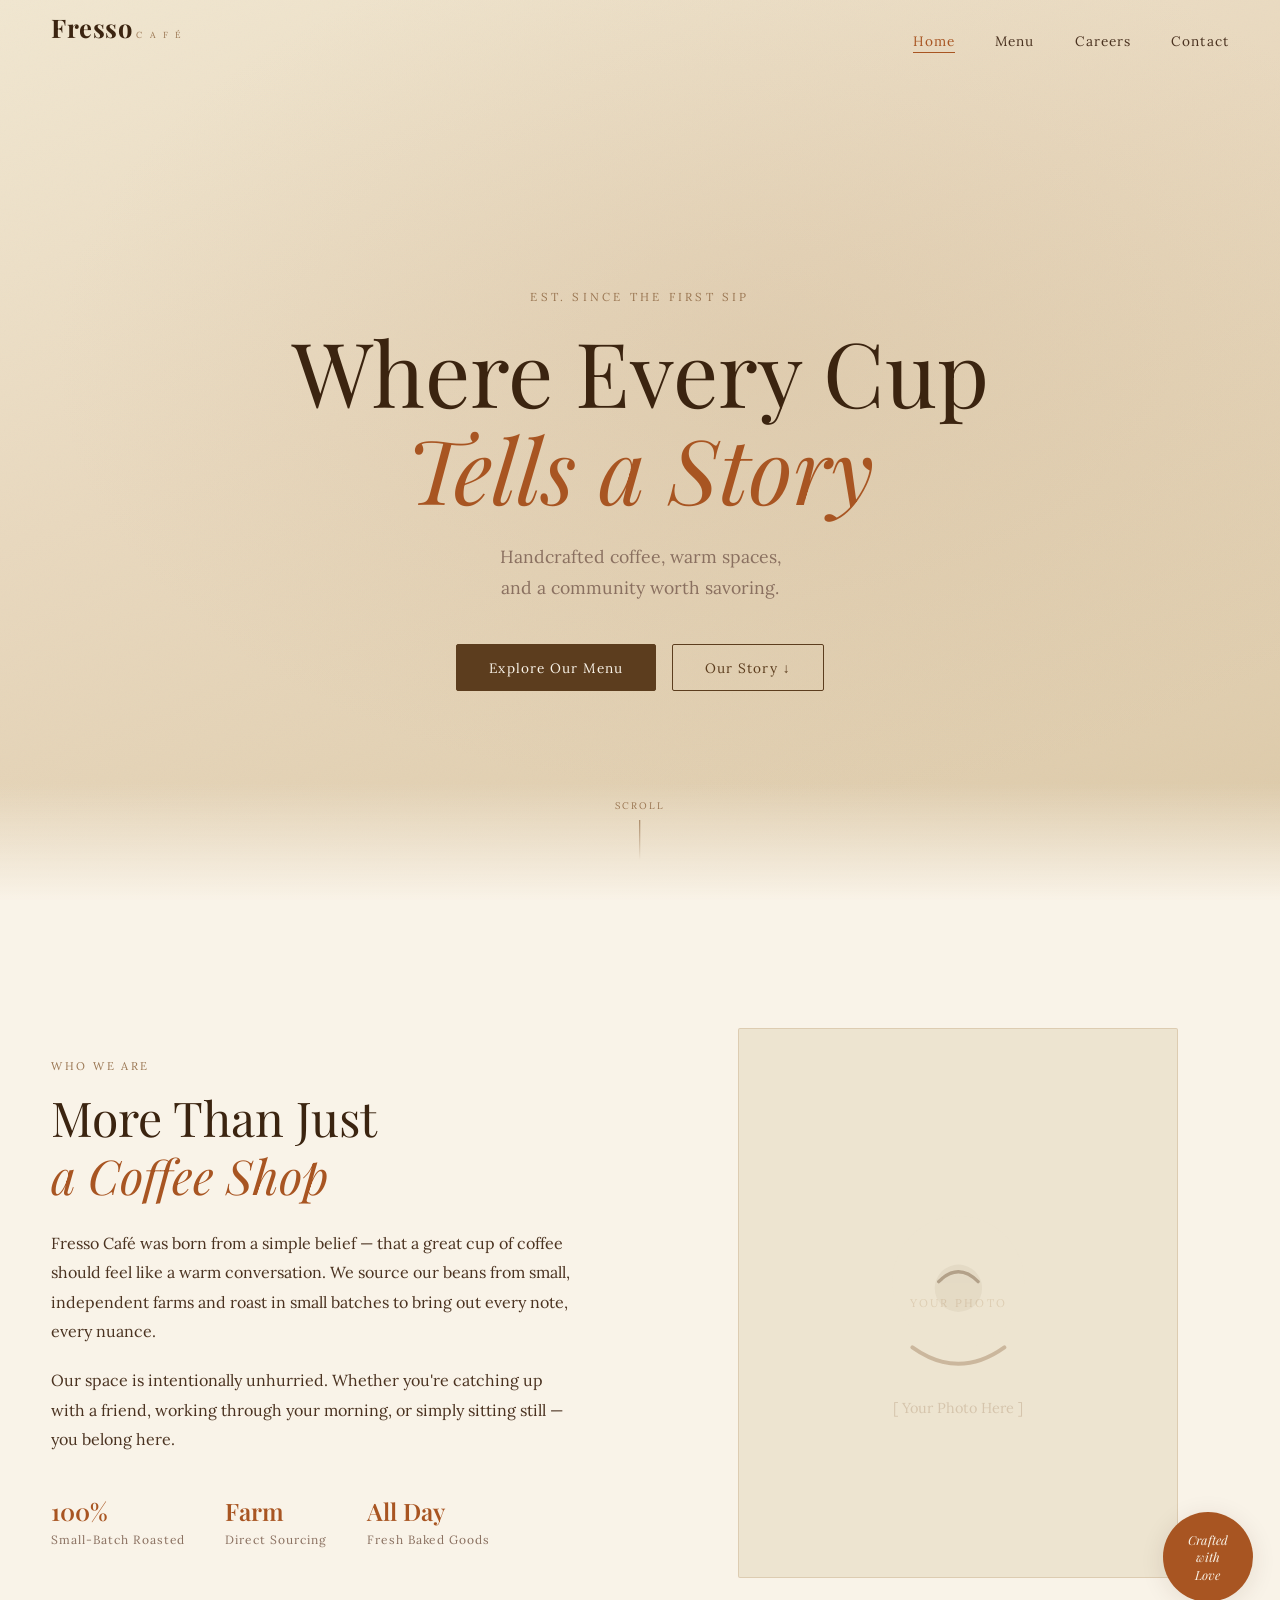
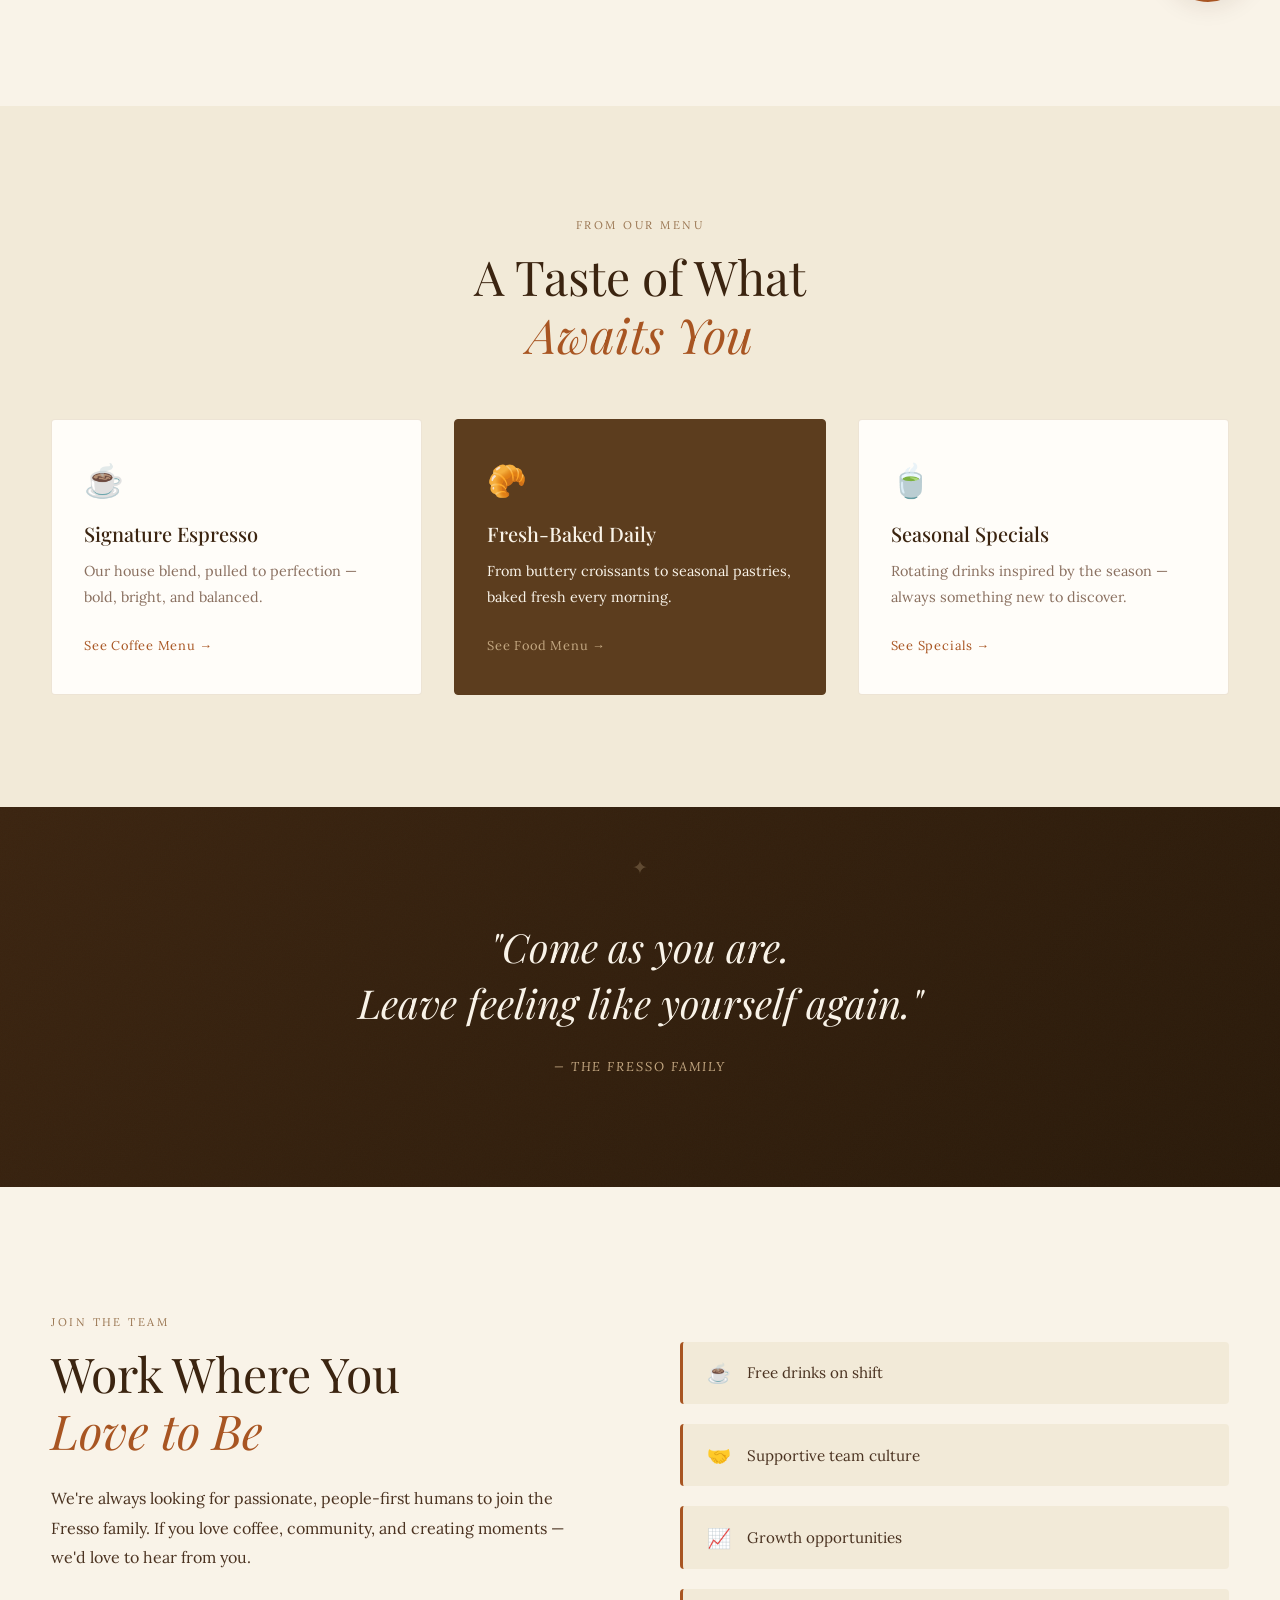
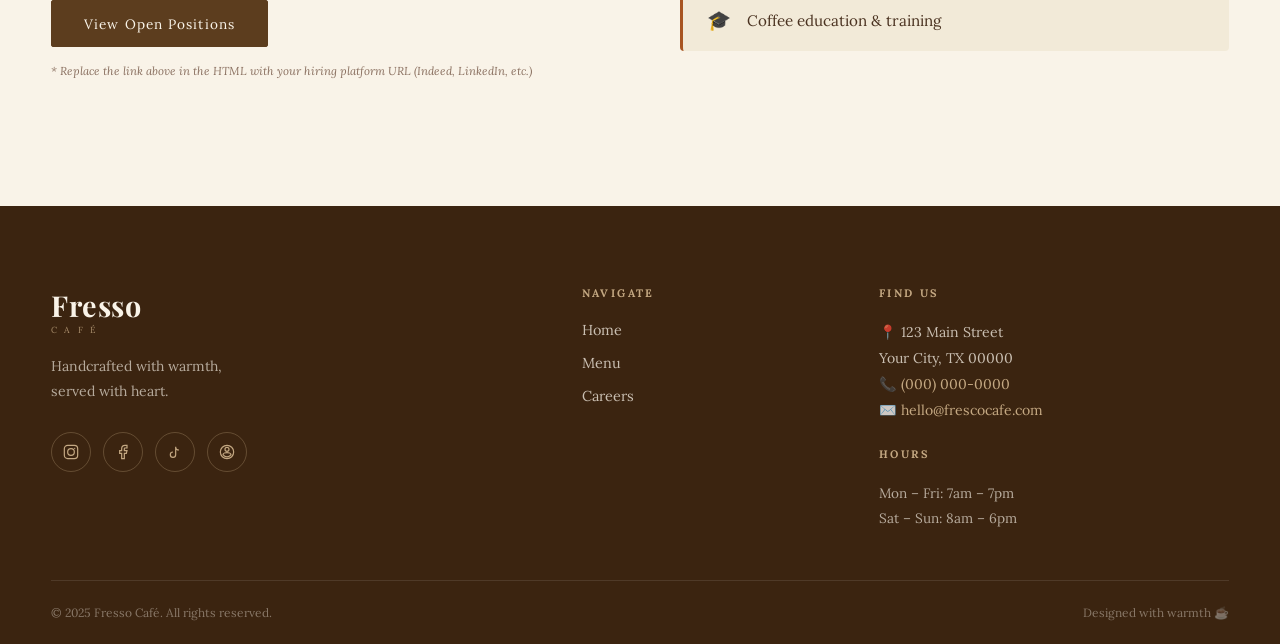
==== index.html @ 13a13331 "fressologo2" ====
<!DOCTYPE html>
<html lang="en">
<head>
  <meta charset="UTF-8" />
  <meta name="viewport" content="width=device-width, initial-scale=1.0" />
  <title>Fresso Café</title>
  <link rel="stylesheet" href="style.css" />
  <link href="https://fonts.googleapis.com/css2?family=Playfair+Display:ital,wght@0,400;0,600;0,700;1,400;1,600&family=Lora:ital,wght@0,400;0,500;1,400&family=Cormorant+Garamond:ital,wght@0,300;0,400;0,500;1,300;1,400&display=swap" rel="stylesheet" />
</head>
<body>

  <!-- NAV -->
  <header class="site-header" id="site-header">
    <nav class="navbar">
      <a href="index.html" class="logo-wrap">
        <div class=<img src="fresso_logo.png" alt="Fresso Café" style="height: 60px; width: auto;" />
          <span class="logo-text">Fresso</span>
          <span class="logo-sub">C A F É</span>
        </div>
      </a>
      <ul class="nav-links">
        <li><a href="index.html" class="nav-link active">Home</a></li>
        <li><a href="menu.html" class="nav-link">Menu</a></li>
        <li><a href="#careers" class="nav-link" id="careers-nav-link">Careers</a></li>
        <li><a href="#footer" class="nav-link">Contact</a></li>
      </ul>
      <button class="hamburger" id="hamburger" aria-label="Toggle menu">
        <span></span><span></span><span></span>
      </button>
    </nav>
    <div class="mobile-menu" id="mobile-menu">
      <ul>
        <li><a href="index.html">Home</a></li>
        <li><a href="menu.html">Menu</a></li>
        <li><a href="#careers">Careers</a></li>
        <li><a href="#footer">Contact</a></li>
      </ul>
    </div>
  </header>

  <!-- HERO -->
  <section class="hero">
    <div class="hero-grain"></div>
    <div class="hero-content">
      <p class="hero-eyebrow">Est. Since the First Sip</p>
      <h1 class="hero-title">Where Every Cup<br/><em>Tells a Story</em></h1>
      <p class="hero-subtitle">Handcrafted coffee, warm spaces,<br/>and a community worth savoring.</p>
      <div class="hero-cta-group">
        <a href="menu.html" class="btn btn-primary">Explore Our Menu</a>
        <a href="#about" class="btn btn-ghost">Our Story ↓</a>
      </div>
    </div>
    <div class="hero-scroll-hint">
      <span>Scroll</span>
      <div class="scroll-line"></div>
    </div>
  </section>

  <!-- ABOUT / WHO WE ARE -->
  <section class="about" id="about">
    <div class="about-inner">
      <div class="about-text">
        <span class="section-label">Who We Are</span>
        <h2 class="section-title">More Than Just<br/><em>a Coffee Shop</em></h2>
        <p class="body-text">Fresso Café was born from a simple belief — that a great cup of coffee should feel like a warm conversation. We source our beans from small, independent farms and roast in small batches to bring out every note, every nuance.</p>
        <p class="body-text">Our space is intentionally unhurried. Whether you're catching up with a friend, working through your morning, or simply sitting still — you belong here.</p>
        <div class="about-stats">
          <div class="stat">
            <span class="stat-num">100%</span>
            <span class="stat-label">Small-Batch Roasted</span>
          </div>
          <div class="stat">
            <span class="stat-num">Farm</span>
            <span class="stat-label">Direct Sourcing</span>
          </div>
          <div class="stat">
            <span class="stat-num">All Day</span>
            <span class="stat-label">Fresh Baked Goods</span>
          </div>
        </div>
      </div>
      <div class="about-visual">
        <div class="about-img-placeholder">
          <div class="about-img-inner">
            <svg viewBox="0 0 200 200" fill="none" xmlns="http://www.w3.org/2000/svg">
              <circle cx="100" cy="85" r="50" fill="var(--cream-dark)" opacity="0.6"/>
              <path d="M65 135 Q100 160 135 135" stroke="var(--brown-mid)" stroke-width="3" fill="none" stroke-linecap="round"/>
              <path d="M85 85 Q100 70 115 85" stroke="var(--brown-dark)" stroke-width="2.5" fill="none" stroke-linecap="round"/>
              <circle cx="100" cy="90" r="18" fill="var(--brown-dark)" opacity="0.15"/>
              <text x="100" y="185" text-anchor="middle" font-family="Lora" font-size="11" fill="var(--brown-mid)" opacity="0.7">[ Your Photo Here ]</text>
            </svg>
          </div>
        </div>
        <div class="about-badge">
          <span>Crafted</span>
          <span>with</span>
          <span>Love</span>
        </div>
      </div>
    </div>
  </section>

  <!-- FEATURED SECTION -->
  <section class="featured">
    <div class="featured-inner">
      <span class="section-label centered">From Our Menu</span>
      <h2 class="section-title centered">A Taste of What<br/><em>Awaits You</em></h2>
      <div class="featured-grid">
        <div class="featured-card">
          <div class="card-icon">☕</div>
          <h3>Signature Espresso</h3>
          <p>Our house blend, pulled to perfection — bold, bright, and balanced.</p>
          <a href="menu.html" class="card-link">See Coffee Menu →</a>
        </div>
        <div class="featured-card highlight">
          <div class="card-icon">🥐</div>
          <h3>Fresh-Baked Daily</h3>
          <p>From buttery croissants to seasonal pastries, baked fresh every morning.</p>
          <a href="menu.html" class="card-link">See Food Menu →</a>
        </div>
        <div class="featured-card">
          <div class="card-icon">🍵</div>
          <h3>Seasonal Specials</h3>
          <p>Rotating drinks inspired by the season — always something new to discover.</p>
          <a href="menu.html" class="card-link">See Specials →</a>
        </div>
      </div>
    </div>
  </section>

  <!-- ATMOSPHERE STRIP -->
  <section class="atmosphere">
    <div class="atm-grain"></div>
    <div class="atm-content">
      <blockquote>
        <p>"Come as you are.<br/>Leave feeling like yourself again."</p>
        <cite>— The Fresso Family</cite>
      </blockquote>
    </div>
  </section>

  <!-- CAREERS -->
  <section class="careers" id="careers">
    <div class="careers-inner">
      <div class="careers-text">
        <span class="section-label">Join the Team</span>
        <h2 class="section-title">Work Where You<br/><em>Love to Be</em></h2>
        <p class="body-text">We're always looking for passionate, people-first humans to join the Fresso family. If you love coffee, community, and creating moments — we'd love to hear from you.</p>
        <a href="YOUR_HIRING_LINK_HERE" target="_blank" class="btn btn-primary" id="hiring-btn">View Open Positions</a>
        <p class="careers-note">* Replace the link above in the HTML with your hiring platform URL (Indeed, LinkedIn, etc.)</p>
      </div>
      <div class="careers-visual">
        <div class="careers-perks">
          <div class="perk"><span class="perk-icon">☕</span><span>Free drinks on shift</span></div>
          <div class="perk"><span class="perk-icon">🤝</span><span>Supportive team culture</span></div>
          <div class="perk"><span class="perk-icon">📈</span><span>Growth opportunities</span></div>
          <div class="perk"><span class="perk-icon">🎓</span><span>Coffee education & training</span></div>
        </div>
      </div>
    </div>
  </section>

  <!-- FOOTER -->
  <footer class="site-footer" id="footer">
    <div class="footer-inner">
      <div class="footer-brand">
        <div class="footer-logo">
          <span class="logo-text">Fresso</span>
          <span class="logo-sub">C A F É</span>
        </div>
        <p class="footer-tagline">Handcrafted with warmth,<br/>served with heart.</p>
        <div class="socials">
          <a href="YOUR_INSTAGRAM_LINK" target="_blank" class="social-btn" aria-label="Instagram">
            <svg viewBox="0 0 24 24" fill="none" stroke="currentColor" stroke-width="1.8"><rect x="2" y="2" width="20" height="20" rx="5"/><circle cx="12" cy="12" r="5"/><circle cx="17.5" cy="6.5" r="1" fill="currentColor" stroke="none"/></svg>
          </a>
          <a href="YOUR_FACEBOOK_LINK" target="_blank" class="social-btn" aria-label="Facebook">
            <svg viewBox="0 0 24 24" fill="none" stroke="currentColor" stroke-width="1.8"><path d="M18 2h-3a5 5 0 00-5 5v3H7v4h3v8h4v-8h3l1-4h-4V7a1 1 0 011-1h3z"/></svg>
          </a>
          <a href="YOUR_TIKTOK_LINK" target="_blank" class="social-btn" aria-label="TikTok">
            <svg viewBox="0 0 24 24" fill="none" stroke="currentColor" stroke-width="1.8"><path d="M9 12a4 4 0 104 4V4a5 5 0 005 5"/></svg>
          </a>
          <a href="YOUR_YELP_LINK" target="_blank" class="social-btn" aria-label="Yelp">
            <svg viewBox="0 0 24 24" fill="none" stroke="currentColor" stroke-width="1.8"><path d="M12 2C6.48 2 2 6.48 2 12s4.48 10 10 10 10-4.48 10-10S17.52 2 12 2zm0 3c1.66 0 3 1.34 3 3s-1.34 3-3 3-3-1.34-3-3 1.34-3 3-3zm0 14.2c-2.5 0-4.71-1.28-6-3.22.03-1.99 4-3.08 6-3.08 1.99 0 5.97 1.09 6 3.08-1.29 1.94-3.5 3.22-6 3.22z"/></svg>
          </a>
        </div>
      </div>
      <div class="footer-nav">
        <h4>Navigate</h4>
        <ul>
          <li><a href="index.html">Home</a></li>
          <li><a href="menu.html">Menu</a></li>
          <li><a href="#careers">Careers</a></li>
        </ul>
      </div>
      <div class="footer-contact">
        <h4>Find Us</h4>
        <address>
          <p>📍 123 Main Street<br/>Your City, TX 00000</p>
          <p>📞 <a href="tel:+10000000000">(000) 000-0000</a></p>
          <p>✉️ <a href="mailto:hello@frescocafe.com">hello@frescocafe.com</a></p>
        </address>
        <div class="hours">
          <h4>Hours</h4>
          <p>Mon – Fri: 7am – 7pm</p>
          <p>Sat – Sun: 8am – 6pm</p>
        </div>
      </div>
    </div>
    <div class="footer-bottom">
      <p>© 2025 Fresso Café. All rights reserved.</p>
      <p class="footer-credit">Designed with warmth ☕</p>
    </div>
  </footer>

  <script src="script.js"></script>
</body>
</html>
---- style.css ----
/* ===========================
   FRESSO CAFÉ — STYLESHEET
   Warm · Rustic · Refined
=========================== */

/* --- RESET & VARIABLES --- */
*, *::before, *::after { box-sizing: border-box; margin: 0; padding: 0; }

:root {
  --cream:        #F9F3E8;
  --cream-dark:   #EDE4D0;
  --cream-mid:    #F2EAD8;
  --brown-light:  #C4A882;
  --brown-mid:    #9A7652;
  --brown-dark:   #5C3D1E;
  --brown-deep:   #3B2410;
  --warm-black:   #1E140A;
  --rust:         #A85522;
  --sage:         #7A8C6E;
  --text-body:    #4A3220;
  --text-muted:   #8A7060;
  --white:        #FFFDF9;

  --font-display: 'Playfair Display', Georgia, serif;
  --font-body:    'Lora', Georgia, serif;
  --font-accent:  'Cormorant Garamond', Georgia, serif;

  --nav-h: 80px;
  --radius: 4px;
  --shadow: 0 4px 24px rgba(60,30,10,0.10);
  --shadow-lg: 0 12px 48px rgba(60,30,10,0.15);
}

html { scroll-behavior: smooth; }

body {
  font-family: var(--font-body);
  background: var(--cream);
  color: var(--text-body);
  overflow-x: hidden;
  -webkit-font-smoothing: antialiased;
}

img { max-width: 100%; display: block; }
a { text-decoration: none; color: inherit; }
ul { list-style: none; }
address { font-style: normal; }

/* --- TYPOGRAPHY --- */
.section-label {
  display: block;
  font-family: var(--font-body);
  font-size: 0.7rem;
  letter-spacing: 0.22em;
  text-transform: uppercase;
  color: var(--brown-mid);
  margin-bottom: 1rem;
}
.section-label.centered { text-align: center; }

.section-title {
  font-family: var(--font-display);
  font-size: clamp(2rem, 4vw, 3rem);
  font-weight: 400;
  line-height: 1.2;
  color: var(--brown-deep);
  margin-bottom: 1.5rem;
}
.section-title em { font-style: italic; color: var(--rust); }
.section-title.centered { text-align: center; }

.body-text {
  font-family: var(--font-body);
  font-size: 1rem;
  line-height: 1.85;
  color: var(--text-body);
  max-width: 520px;
  margin-bottom: 1.2rem;
}

/* --- BUTTONS --- */
.btn {
  display: inline-block;
  padding: 0.85rem 2rem;
  border-radius: 2px;
  font-family: var(--font-body);
  font-size: 0.85rem;
  letter-spacing: 0.08em;
  cursor: pointer;
  transition: all 0.28s ease;
}
.btn-primary {
  background: var(--brown-dark);
  color: var(--cream);
  border: 1.5px solid var(--brown-dark);
}
.btn-primary:hover {
  background: var(--brown-deep);
  border-color: var(--brown-deep);
  transform: translateY(-2px);
  box-shadow: 0 6px 20px rgba(60,30,10,0.2);
}
.btn-ghost {
  background: transparent;
  color: var(--brown-dark);
  border: 1.5px solid var(--brown-dark);
}
.btn-ghost:hover {
  background: var(--brown-dark);
  color: var(--cream);
  transform: translateY(-2px);
}

/* ================================
   HEADER / NAV
================================ */
.site-header {
  position: fixed;
  top: 0; left: 0; right: 0;
  z-index: 100;
  transition: background 0.3s, box-shadow 0.3s;
}
.site-header.scrolled {
  background: rgba(249, 243, 232, 0.96);
  backdrop-filter: blur(8px);
  box-shadow: 0 2px 16px rgba(60,30,10,0.10);
}
.navbar {
  display: flex;
  align-items: center;
  justify-content: space-between;
  height: var(--nav-h);
  padding: 0 4vw;
  max-width: 1300px;
  margin: 0 auto;
}
.logo-wrap { display: flex; align-items: center; }
.logo-placeholder {
  display: flex;
  flex-direction: column;
  align-items: flex-start;
  line-height: 1;
  gap: 2px;
}
.logo-text {
  font-family: var(--font-display);
  font-size: 1.6rem;
  font-weight: 700;
  color: var(--brown-deep);
  letter-spacing: 0.02em;
}
.logo-sub {
  font-family: var(--font-body);
  font-size: 0.55rem;
  letter-spacing: 0.3em;
  color: var(--brown-mid);
  margin-top: -2px;
}
.nav-links {
  display: flex;
  gap: 2.5rem;
  align-items: center;
}
.nav-link {
  font-family: var(--font-body);
  font-size: 0.85rem;
  letter-spacing: 0.08em;
  color: var(--text-body);
  position: relative;
  padding-bottom: 3px;
  transition: color 0.2s;
}
.nav-link::after {
  content: '';
  position: absolute;
  bottom: 0; left: 0;
  width: 0; height: 1px;
  background: var(--rust);
  transition: width 0.28s ease;
}
.nav-link:hover, .nav-link.active { color: var(--rust); }
.nav-link:hover::after, .nav-link.active::after { width: 100%; }

/* Hamburger */
.hamburger {
  display: none;
  flex-direction: column;
  gap: 5px;
  background: none;
  border: none;
  cursor: pointer;
  padding: 4px;
}
.hamburger span {
  display: block;
  width: 24px; height: 1.5px;
  background: var(--brown-deep);
  transition: all 0.3s;
}
.hamburger.open span:nth-child(1) { transform: translateY(6.5px) rotate(45deg); }
.hamburger.open span:nth-child(2) { opacity: 0; }
.hamburger.open span:nth-child(3) { transform: translateY(-6.5px) rotate(-45deg); }

.mobile-menu {
  display: none;
  background: var(--cream);
  border-top: 1px solid var(--cream-dark);
  padding: 1.5rem 4vw;
}
.mobile-menu.open { display: block; }
.mobile-menu ul { display: flex; flex-direction: column; gap: 1.2rem; }
.mobile-menu a {
  font-family: var(--font-body);
  font-size: 1.05rem;
  color: var(--text-body);
  letter-spacing: 0.05em;
}

/* ================================
   HERO
================================ */
.hero {
  position: relative;
  min-height: 100vh;
  display: flex;
  align-items: center;
  justify-content: center;
  background:
    radial-gradient(ellipse 80% 70% at 60% 40%, rgba(196,168,130,0.22) 0%, transparent 70%),
    linear-gradient(160deg, #F0E6D0 0%, #E8D8BE 40%, #DCC9A8 100%);
  overflow: hidden;
  padding-top: var(--nav-h);
}
.hero-grain {
  position: absolute; inset: 0;
  background-image: url("data:image/svg+xml,%3Csvg xmlns='http://www.w3.org/2000/svg' width='200' height='200'%3E%3Cfilter id='n'%3E%3CfeTurbulence type='fractalNoise' baseFrequency='0.75' numOctaves='4' stitchTiles='stitch'/%3E%3C/filter%3E%3Crect width='100%25' height='100%25' filter='url(%23n)' opacity='0.035'/%3E%3C/svg%3E");
  opacity: 0.6;
  pointer-events: none;
}
.hero::before {
  content: '';
  position: absolute;
  bottom: -2px; left: 0; right: 0;
  height: 120px;
  background: linear-gradient(to bottom, transparent, var(--cream));
  z-index: 1;
}

.hero-content {
  position: relative;
  z-index: 2;
  text-align: center;
  padding: 0 4vw;
  animation: fadeUp 1s ease both;
}
.hero-eyebrow {
  font-family: var(--font-body);
  font-size: 0.72rem;
  letter-spacing: 0.28em;
  text-transform: uppercase;
  color: var(--brown-mid);
  margin-bottom: 1.2rem;
}
.hero-title {
  font-family: var(--font-display);
  font-size: clamp(3rem, 7vw, 6rem);
  font-weight: 400;
  line-height: 1.08;
  color: var(--brown-deep);
  margin-bottom: 1.5rem;
}
.hero-title em {
  font-style: italic;
  color: var(--rust);
  display: block;
}
.hero-subtitle {
  font-family: var(--font-body);
  font-size: clamp(0.95rem, 1.5vw, 1.1rem);
  color: var(--text-muted);
  line-height: 1.8;
  margin-bottom: 2.5rem;
}
.hero-cta-group {
  display: flex;
  gap: 1rem;
  justify-content: center;
  flex-wrap: wrap;
}

.hero-scroll-hint {
  position: absolute;
  bottom: 2.5rem;
  left: 50%;
  transform: translateX(-50%);
  z-index: 2;
  display: flex;
  flex-direction: column;
  align-items: center;
  gap: 0.5rem;
}
.hero-scroll-hint span {
  font-size: 0.6rem;
  letter-spacing: 0.2em;
  text-transform: uppercase;
  color: var(--brown-mid);
}
.scroll-line {
  width: 1px;
  height: 40px;
  background: linear-gradient(to bottom, var(--brown-mid), transparent);
  animation: scrollPulse 2s ease-in-out infinite;
}

/* ================================
   ABOUT
================================ */
.about {
  padding: 8rem 4vw;
  background: var(--cream);
}
.about-inner {
  max-width: 1200px;
  margin: 0 auto;
  display: grid;
  grid-template-columns: 1fr 1fr;
  gap: 6rem;
  align-items: center;
}
.about-text { animation: fadeUp 0.8s ease both; }
.about-stats {
  display: flex;
  gap: 2.5rem;
  margin-top: 2.5rem;
  flex-wrap: wrap;
}
.stat { display: flex; flex-direction: column; gap: 0.3rem; }
.stat-num {
  font-family: var(--font-display);
  font-size: 1.5rem;
  font-weight: 600;
  color: var(--rust);
}
.stat-label {
  font-family: var(--font-body);
  font-size: 0.75rem;
  letter-spacing: 0.08em;
  color: var(--text-muted);
}
.about-visual {
  position: relative;
  display: flex;
  justify-content: center;
}
.about-img-placeholder {
  width: 100%;
  max-width: 440px;
  aspect-ratio: 4/5;
  background: var(--cream-dark);
  border-radius: 2px;
  overflow: hidden;
  display: flex;
  align-items: center;
  justify-content: center;
  border: 1px solid rgba(196,168,130,0.4);
  position: relative;
}
.about-img-placeholder::before {
  content: 'YOUR PHOTO';
  position: absolute;
  top: 50%; left: 50%;
  transform: translate(-50%, -50%);
  font-family: var(--font-body);
  font-size: 0.7rem;
  letter-spacing: 0.2em;
  color: var(--brown-light);
  opacity: 0.5;
}
.about-img-inner { width: 60%; opacity: 0.4; }
.about-badge {
  position: absolute;
  bottom: -1.5rem;
  right: -1.5rem;
  width: 90px; height: 90px;
  background: var(--rust);
  border-radius: 50%;
  display: flex;
  flex-direction: column;
  align-items: center;
  justify-content: center;
  color: var(--cream);
  font-family: var(--font-display);
  font-style: italic;
  font-size: 0.78rem;
  line-height: 1.4;
  text-align: center;
  box-shadow: var(--shadow);
}

/* ================================
   FEATURED
================================ */
.featured {
  padding: 7rem 4vw;
  background: var(--cream-mid);
}
.featured-inner { max-width: 1200px; margin: 0 auto; }
.featured-grid {
  display: grid;
  grid-template-columns: repeat(3, 1fr);
  gap: 2rem;
  margin-top: 3.5rem;
}
.featured-card {
  background: var(--white);
  padding: 2.5rem 2rem;
  border-radius: var(--radius);
  border: 1px solid rgba(196,168,130,0.3);
  transition: transform 0.3s ease, box-shadow 0.3s ease;
}
.featured-card:hover {
  transform: translateY(-6px);
  box-shadow: var(--shadow-lg);
}
.featured-card.highlight {
  background: var(--brown-dark);
  color: var(--cream);
  border-color: var(--brown-dark);
}
.featured-card.highlight h3, .featured-card.highlight p { color: var(--cream); }
.featured-card.highlight .card-link { color: var(--brown-light); }
.card-icon { font-size: 2rem; margin-bottom: 1.2rem; }
.featured-card h3 {
  font-family: var(--font-display);
  font-size: 1.25rem;
  font-weight: 500;
  color: var(--brown-deep);
  margin-bottom: 0.75rem;
}
.featured-card p {
  font-size: 0.9rem;
  line-height: 1.75;
  color: var(--text-muted);
  margin-bottom: 1.5rem;
}
.card-link {
  font-size: 0.8rem;
  letter-spacing: 0.06em;
  color: var(--rust);
  transition: letter-spacing 0.2s;
}
.card-link:hover { letter-spacing: 0.12em; }

/* ================================
   ATMOSPHERE
================================ */
.atmosphere {
  position: relative;
  padding: 7rem 4vw;
  background: linear-gradient(135deg, var(--brown-deep) 0%, #2A1A0A 100%);
  overflow: hidden;
}
.atm-grain {
  position: absolute; inset: 0;
  background-image: url("data:image/svg+xml,%3Csvg xmlns='http://www.w3.org/2000/svg' width='200' height='200'%3E%3Cfilter id='n'%3E%3CfeTurbulence type='fractalNoise' baseFrequency='0.75' numOctaves='4' stitchTiles='stitch'/%3E%3C/filter%3E%3Crect width='100%25' height='100%25' filter='url(%23n)' opacity='0.04'/%3E%3C/svg%3E");
  opacity: 0.5;
  pointer-events: none;
}
.atmosphere::before {
  content: '✦';
  position: absolute;
  top: 3rem; left: 50%;
  transform: translateX(-50%);
  font-size: 1.2rem;
  color: rgba(196,168,130,0.3);
}
.atm-content {
  position: relative;
  z-index: 1;
  text-align: center;
  max-width: 700px;
  margin: 0 auto;
}
.atm-content blockquote p {
  font-family: var(--font-display);
  font-size: clamp(1.6rem, 3.5vw, 2.5rem);
  font-style: italic;
  font-weight: 400;
  color: var(--cream);
  line-height: 1.4;
  margin-bottom: 1.5rem;
}
.atm-content cite {
  font-family: var(--font-body);
  font-size: 0.8rem;
  letter-spacing: 0.15em;
  color: var(--brown-light);
  text-transform: uppercase;
}

/* ================================
   CAREERS
================================ */
.careers {
  padding: 8rem 4vw;
  background: var(--cream);
}
.careers-inner {
  max-width: 1200px;
  margin: 0 auto;
  display: grid;
  grid-template-columns: 1fr 1fr;
  gap: 5rem;
  align-items: center;
}
.careers-text .btn { margin-top: 0.5rem; }
.careers-note {
  font-size: 0.72rem;
  color: var(--text-muted);
  margin-top: 1rem;
  font-style: italic;
}
.careers-perks {
  display: flex;
  flex-direction: column;
  gap: 1.25rem;
}
.perk {
  display: flex;
  align-items: center;
  gap: 1rem;
  padding: 1.2rem 1.5rem;
  background: var(--cream-mid);
  border-radius: var(--radius);
  border-left: 3px solid var(--rust);
  font-size: 0.95rem;
  color: var(--text-body);
  transition: transform 0.2s ease;
}
.perk:hover { transform: translateX(4px); }
.perk-icon { font-size: 1.2rem; }

/* ================================
   PAGE HERO (Menu page)
================================ */
.page-hero {
  position: relative;
  padding: calc(var(--nav-h) + 4rem) 4vw 4rem;
  background: linear-gradient(160deg, #F0E3C8 0%, #E6D4B4 100%);
  text-align: center;
  overflow: hidden;
}
.page-hero-grain {
  position: absolute; inset: 0;
  background-image: url("data:image/svg+xml,%3Csvg xmlns='http://www.w3.org/2000/svg' width='200' height='200'%3E%3Cfilter id='n'%3E%3CfeTurbulence type='fractalNoise' baseFrequency='0.75' numOctaves='4' stitchTiles='stitch'/%3E%3C/filter%3E%3Crect width='100%25' height='100%25' filter='url(%23n)' opacity='0.04'/%3E%3C/svg%3E");
  pointer-events: none;
}
.page-hero::after {
  content: '';
  position: absolute;
  bottom: 0; left: 0; right: 0;
  height: 60px;
  background: linear-gradient(to bottom, transparent, var(--cream));
}
.page-hero-content { position: relative; z-index: 1; }
.page-hero-title {
  font-family: var(--font-display);
  font-size: clamp(3rem, 6vw, 5rem);
  font-weight: 400;
  color: var(--brown-deep);
  margin: 0.5rem 0 1rem;
}
.page-hero-sub {
  font-size: 1rem;
  color: var(--text-muted);
  font-style: italic;
}

/* ================================
   MENU
================================ */
.menu-section {
  padding: 4rem 4vw 7rem;
  background: var(--cream);
}
.menu-inner { max-width: 1100px; margin: 0 auto; }

.menu-tabs {
  display: flex;
  gap: 0;
  margin-bottom: 3.5rem;
  border-bottom: 1.5px solid var(--cream-dark);
  overflow-x: auto;
}
.tab-btn {
  padding: 0.9rem 1.8rem;
  background: none;
  border: none;
  border-bottom: 2px solid transparent;
  margin-bottom: -1.5px;
  font-family: var(--font-body);
  font-size: 0.88rem;
  letter-spacing: 0.08em;
  color: var(--text-muted);
  cursor: pointer;
  transition: all 0.2s;
  white-space: nowrap;
}
.tab-btn:hover { color: var(--brown-dark); }
.tab-btn.active {
  color: var(--rust);
  border-bottom-color: var(--rust);
  font-weight: 500;
}
.tab-content { display: none; animation: fadeUp 0.4s ease both; }
.tab-content.active { display: block; }

.menu-category { margin-bottom: 3.5rem; }
.menu-cat-title {
  font-family: var(--font-display);
  font-size: 1.4rem;
  font-weight: 400;
  color: var(--brown-deep);
  margin-bottom: 1.8rem;
  padding-bottom: 0.6rem;
  border-bottom: 1px solid var(--cream-dark);
  font-style: italic;
}
.menu-grid {
  display: grid;
  grid-template-columns: repeat(auto-fill, minmax(280px, 1fr));
  gap: 1.25rem;
}
.menu-item {
  padding: 1.4rem 1.5rem;
  background: var(--white);
  border-radius: var(--radius);
  border: 1px solid rgba(196,168,130,0.25);
  position: relative;
  transition: box-shadow 0.25s, transform 0.25s;
}
.menu-item:hover {
  box-shadow: var(--shadow);
  transform: translateY(-2px);
}
.item-name {
  display: block;
  font-family: var(--font-display);
  font-size: 1rem;
  font-weight: 500;
  color: var(--brown-deep);
  margin-bottom: 0.2rem;
}
.item-price {
  display: block;
  font-family: var(--font-body);
  font-size: 0.85rem;
  color: var(--rust);
  font-weight: 500;
  margin-bottom: 0.5rem;
}
.item-desc {
  font-size: 0.82rem;
  line-height: 1.65;
  color: var(--text-muted);
}
.menu-note {
  font-size: 0.8rem;
  font-style: italic;
  color: var(--text-muted);
  margin-top: 0.5rem;
  padding: 0.75rem 1rem;
  background: var(--cream-mid);
  border-radius: var(--radius);
  border-left: 2px solid var(--brown-light);
}

/* Specials */
.specials-category { text-align: left; }
.specials-intro {
  font-size: 0.95rem;
  color: var(--text-muted);
  margin-bottom: 2rem;
  max-width: 580px;
  line-height: 1.8;
}
.special-item { padding-top: 1.8rem; }
.special-tag {
  position: absolute;
  top: 0.8rem; right: 0.8rem;
  font-size: 0.6rem;
  letter-spacing: 0.15em;
  text-transform: uppercase;
  background: var(--rust);
  color: var(--cream);
  padding: 0.2em 0.6em;
  border-radius: 2px;
}
.specials-note {
  font-size: 0.82rem;
  font-style: italic;
  color: var(--text-muted);
  margin-top: 2rem;
  text-align: center;
}

/* ================================
   FOOTER
================================ */
.site-footer {
  background: var(--brown-deep);
  color: var(--cream);
  padding: 5rem 4vw 0;
}
.footer-inner {
  max-width: 1200px;
  margin: 0 auto;
  display: grid;
  grid-template-columns: 2fr 1fr 1.5fr;
  gap: 4rem;
  padding-bottom: 3rem;
  border-bottom: 1px solid rgba(255,255,255,0.1);
}
.footer-logo {
  display: flex;
  flex-direction: column;
  align-items: flex-start;
  margin-bottom: 1.2rem;
  gap: 2px;
}
.footer-logo .logo-text { color: var(--cream); font-size: 1.8rem; }
.footer-logo .logo-sub { color: var(--brown-light); opacity: 0.8; }
.footer-tagline {
  font-size: 0.88rem;
  line-height: 1.75;
  color: rgba(249,243,232,0.65);
  margin-bottom: 1.8rem;
}
.socials {
  display: flex;
  gap: 0.75rem;
}
.social-btn {
  width: 40px; height: 40px;
  border: 1px solid rgba(196,168,130,0.3);
  border-radius: 50%;
  display: flex;
  align-items: center;
  justify-content: center;
  color: var(--brown-light);
  transition: all 0.25s;
}
.social-btn:hover {
  background: var(--rust);
  border-color: var(--rust);
  color: var(--cream);
  transform: translateY(-2px);
}
.social-btn svg { width: 16px; height: 16px; }

.footer-nav h4, .footer-contact h4 {
  font-family: var(--font-body);
  font-size: 0.68rem;
  letter-spacing: 0.22em;
  text-transform: uppercase;
  color: var(--brown-light);
  margin-bottom: 1.2rem;
}
.footer-nav ul { display: flex; flex-direction: column; gap: 0.8rem; }
.footer-nav a {
  font-size: 0.9rem;
  color: rgba(249,243,232,0.75);
  transition: color 0.2s;
}
.footer-nav a:hover { color: var(--cream); }
.footer-contact address { margin-bottom: 1.5rem; }
.footer-contact p {
  font-size: 0.88rem;
  color: rgba(249,243,232,0.75);
  line-height: 1.85;
}
.footer-contact a { color: var(--brown-light); transition: color 0.2s; }
.footer-contact a:hover { color: var(--cream); }
.hours { margin-top: 1rem; }
.hours h4 { margin-top: 1rem; }
.hours p {
  font-size: 0.85rem;
  color: rgba(249,243,232,0.65);
  line-height: 1.9;
}

.footer-bottom {
  max-width: 1200px;
  margin: 0 auto;
  padding: 1.5rem 0;
  display: flex;
  justify-content: space-between;
  align-items: center;
  flex-wrap: wrap;
  gap: 0.5rem;
}
.footer-bottom p {
  font-size: 0.75rem;
  color: rgba(249,243,232,0.4);
}

/* ================================
   ANIMATIONS
================================ */
@keyframes fadeUp {
  from { opacity: 0; transform: translateY(20px); }
  to   { opacity: 1; transform: translateY(0); }
}
@keyframes scrollPulse {
  0%, 100% { opacity: 1; transform: scaleY(1); }
  50%       { opacity: 0.4; transform: scaleY(0.6); }
}

/* Scroll reveal */
.reveal {
  opacity: 0;
  transform: translateY(24px);
  transition: opacity 0.7s ease, transform 0.7s ease;
}
.reveal.visible {
  opacity: 1;
  transform: translateY(0);
}

/* ================================
   RESPONSIVE
================================ */
@media (max-width: 900px) {
  .nav-links { display: none; }
  .hamburger { display: flex; }
  .about-inner, .careers-inner {
    grid-template-columns: 1fr;
    gap: 3rem;
  }
  .about-visual { order: -1; }
  .about-img-placeholder { max-width: 100%; aspect-ratio: 3/2; }
  .featured-grid { grid-template-columns: 1fr; }
  .footer-inner { grid-template-columns: 1fr 1fr; gap: 2rem; }
  .footer-brand { grid-column: 1 / -1; }
}
@media (max-width: 600px) {
  .hero-title { font-size: 2.6rem; }
  .hero-cta-group { flex-direction: column; align-items: center; }
  .about-stats { gap: 1.5rem; }
  .footer-inner { grid-template-columns: 1fr; gap: 2rem; }
  .footer-bottom { flex-direction: column; text-align: center; }
  .menu-tabs { gap: 0; }
  .tab-btn { padding: 0.75rem 1rem; font-size: 0.8rem; }
}
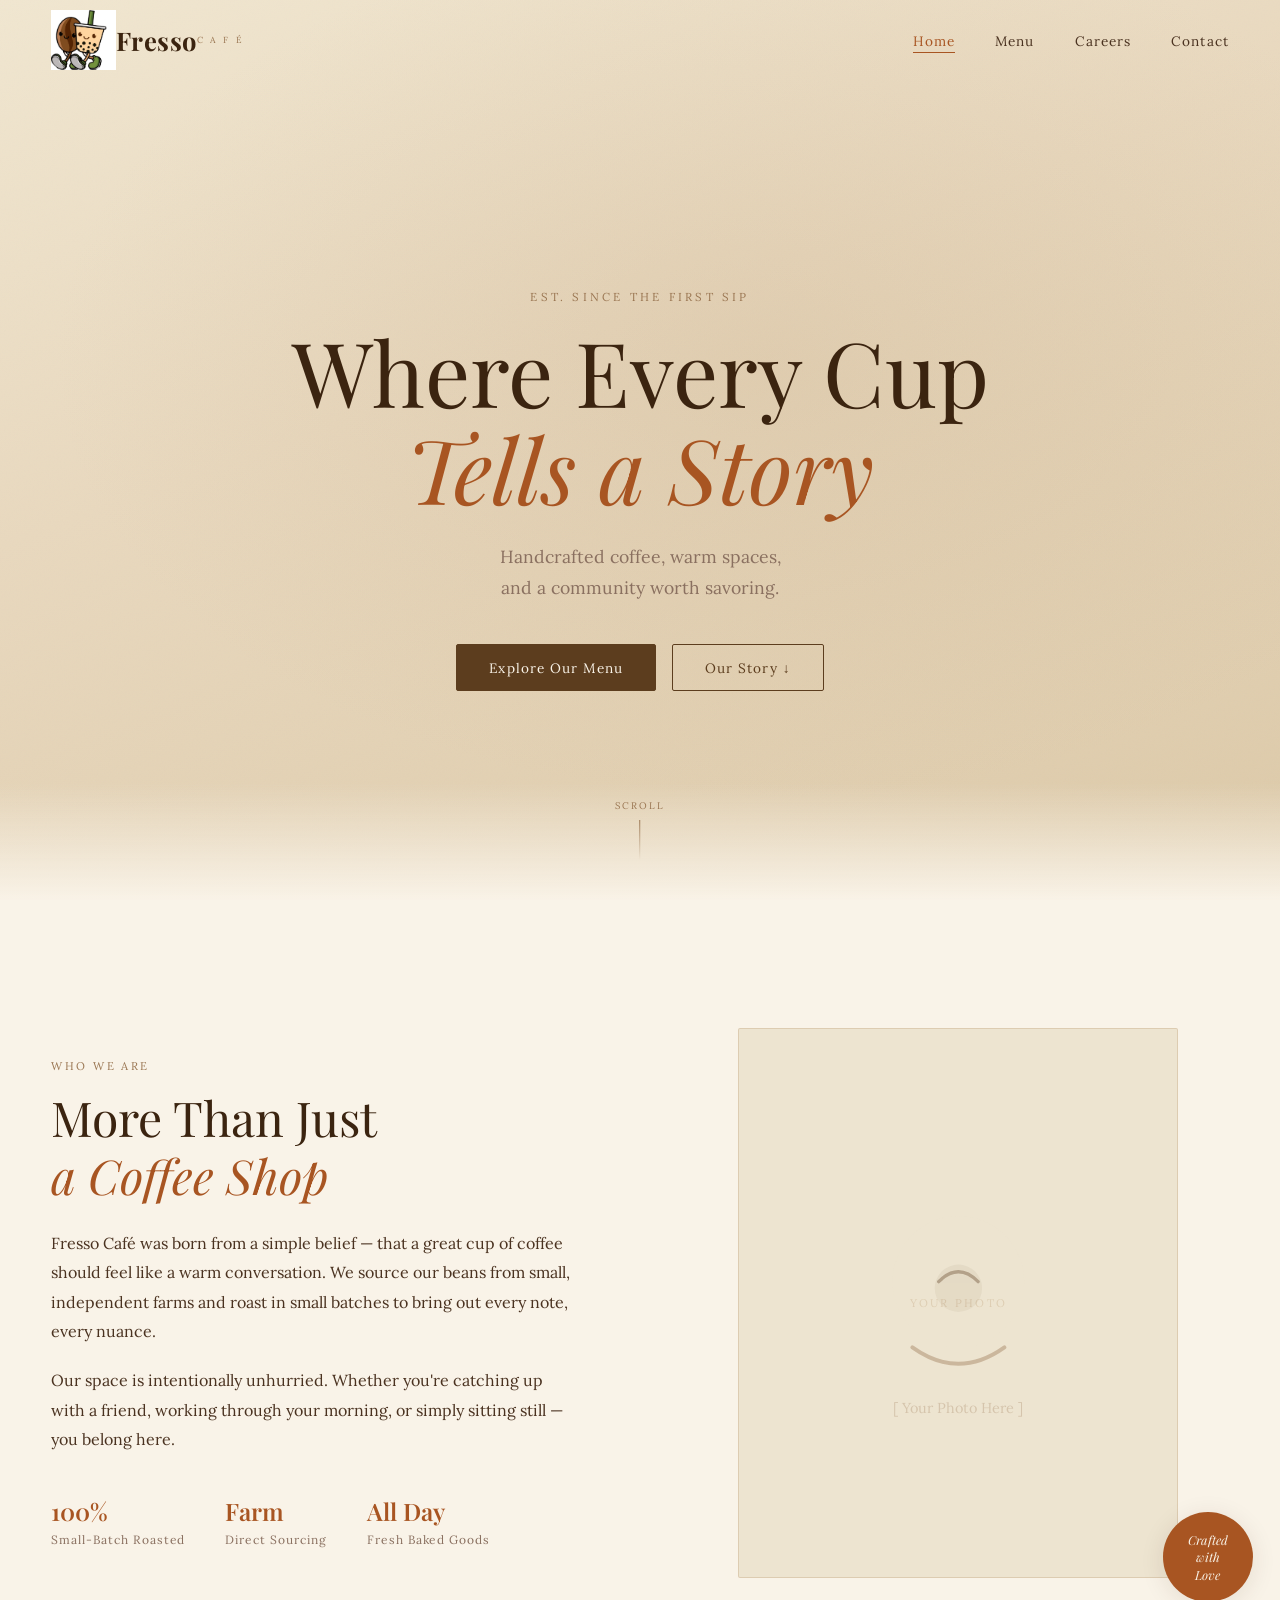
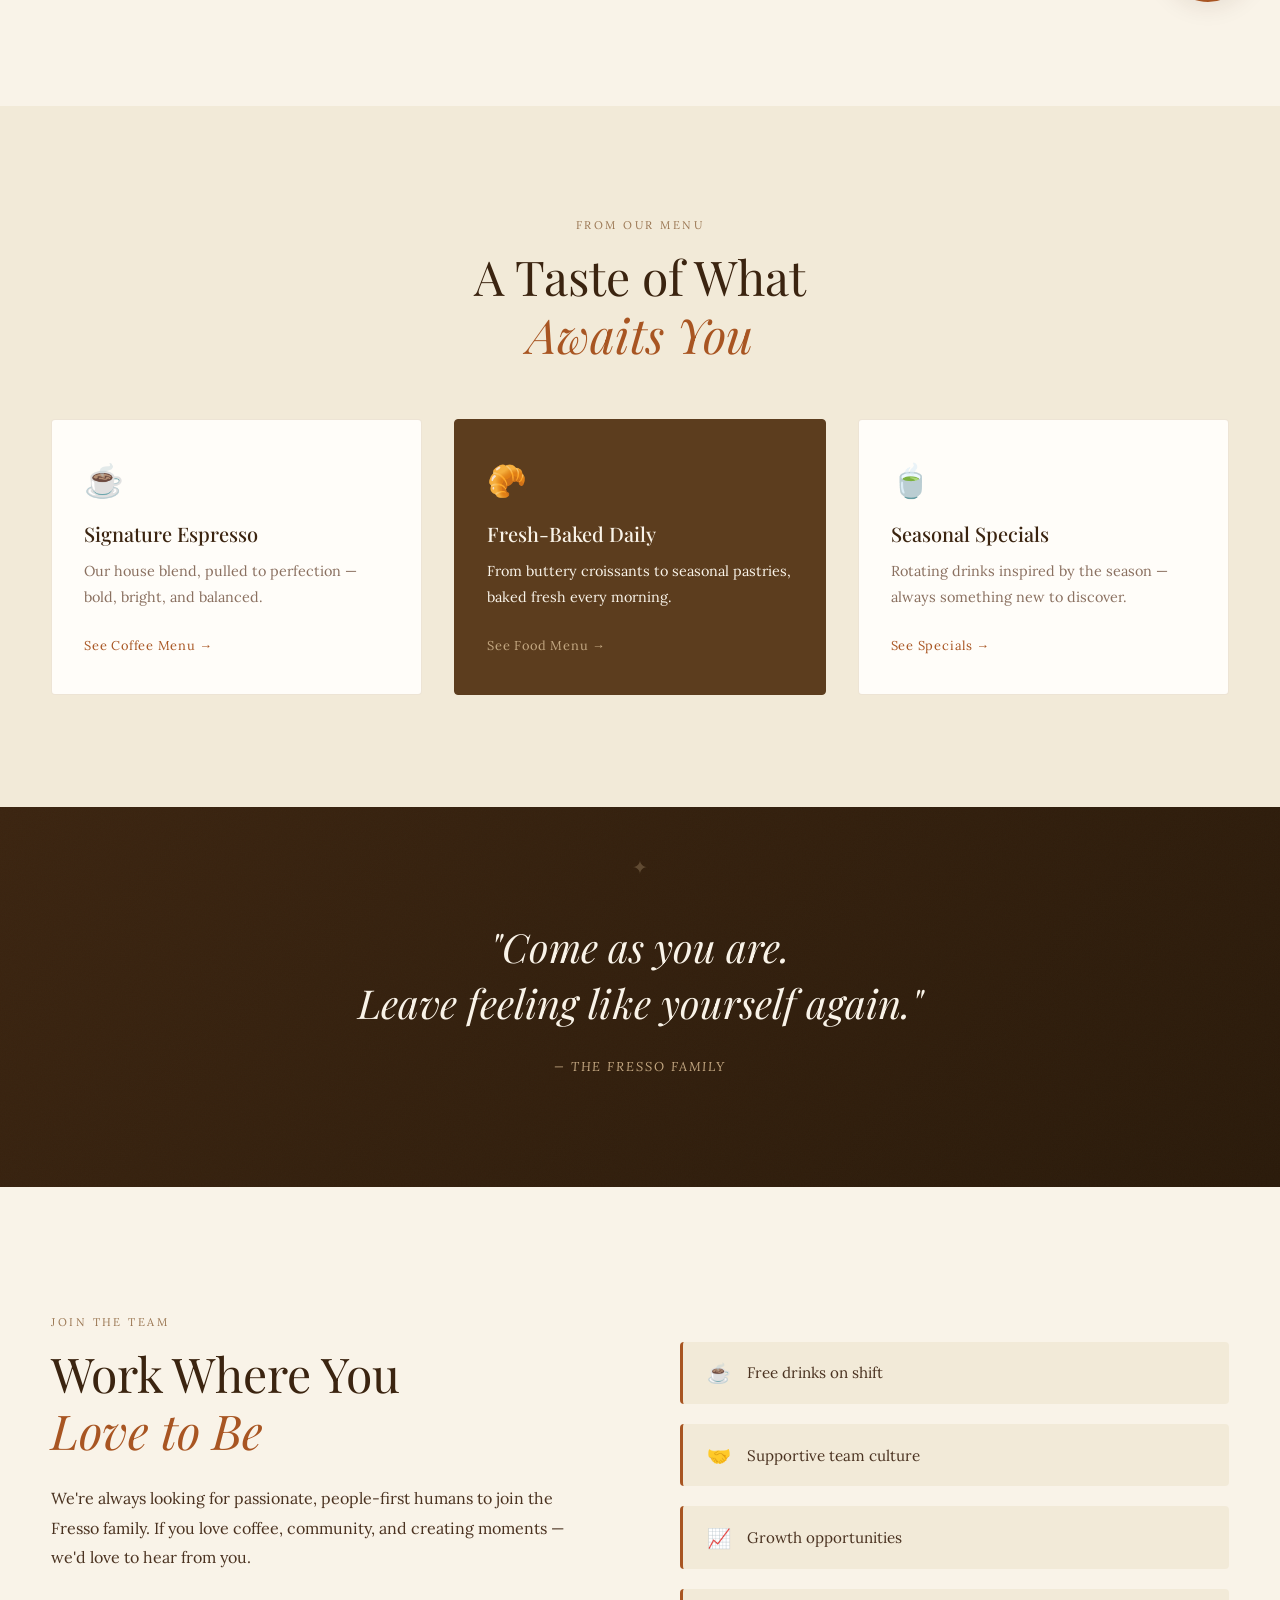
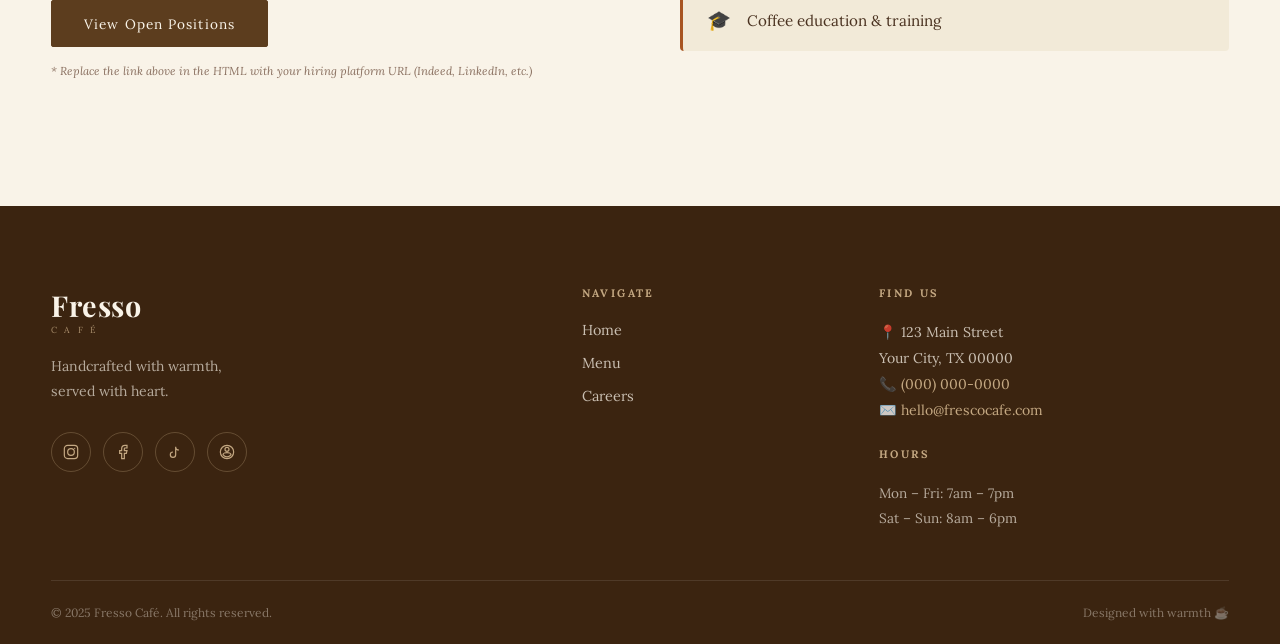
==== commit ceea3c38: "update logo 3" ====
--- a/index.html
+++ b/index.html
@@ -13,7 +13,7 @@
   <header class="site-header" id="site-header">
     <nav class="navbar">
       <a href="index.html" class="logo-wrap">
-        <div class=<img src="fresso_logo.png" alt="Fresso Café" style="height: 60px; width: auto;" />
+        <img src="fresso_logo.png" alt="Fresso Café" style="height: 60px; width: auto;" />
           <span class="logo-text">Fresso</span>
           <span class="logo-sub">C A F É</span>
         </div>
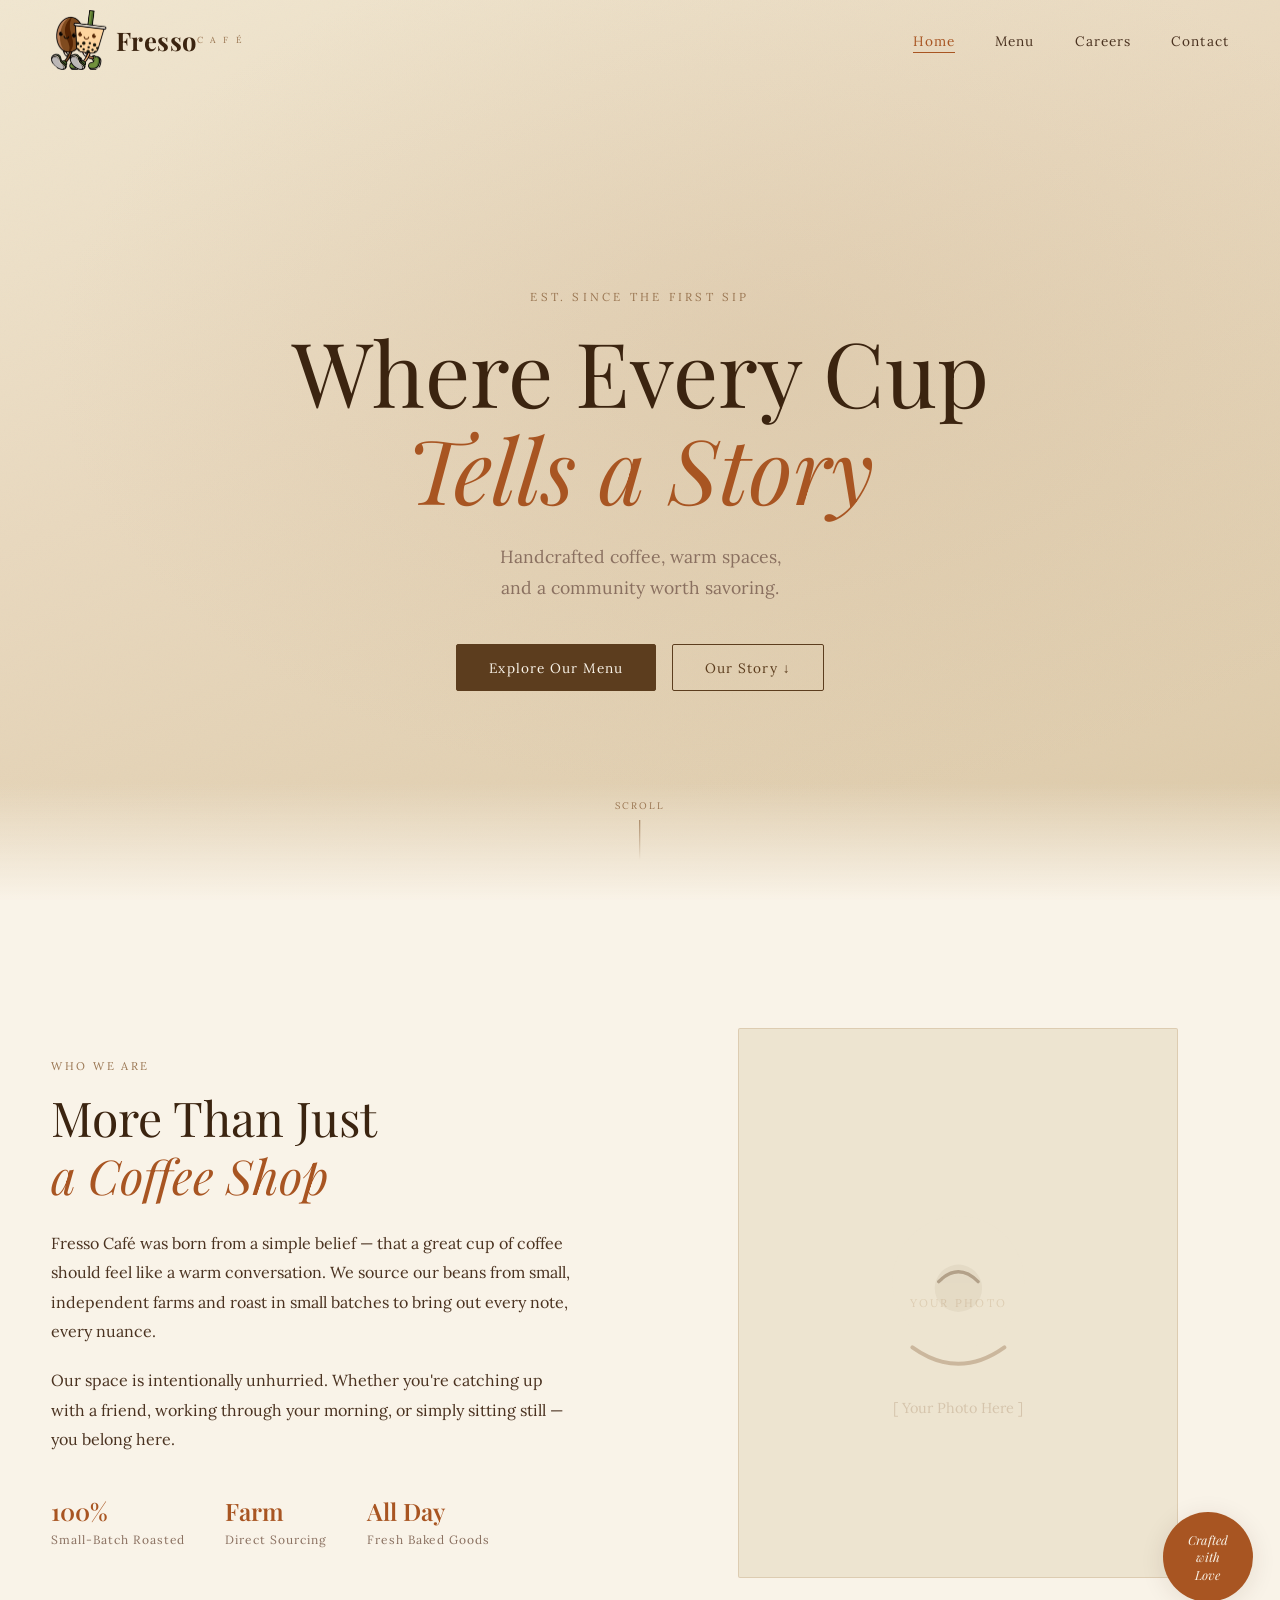
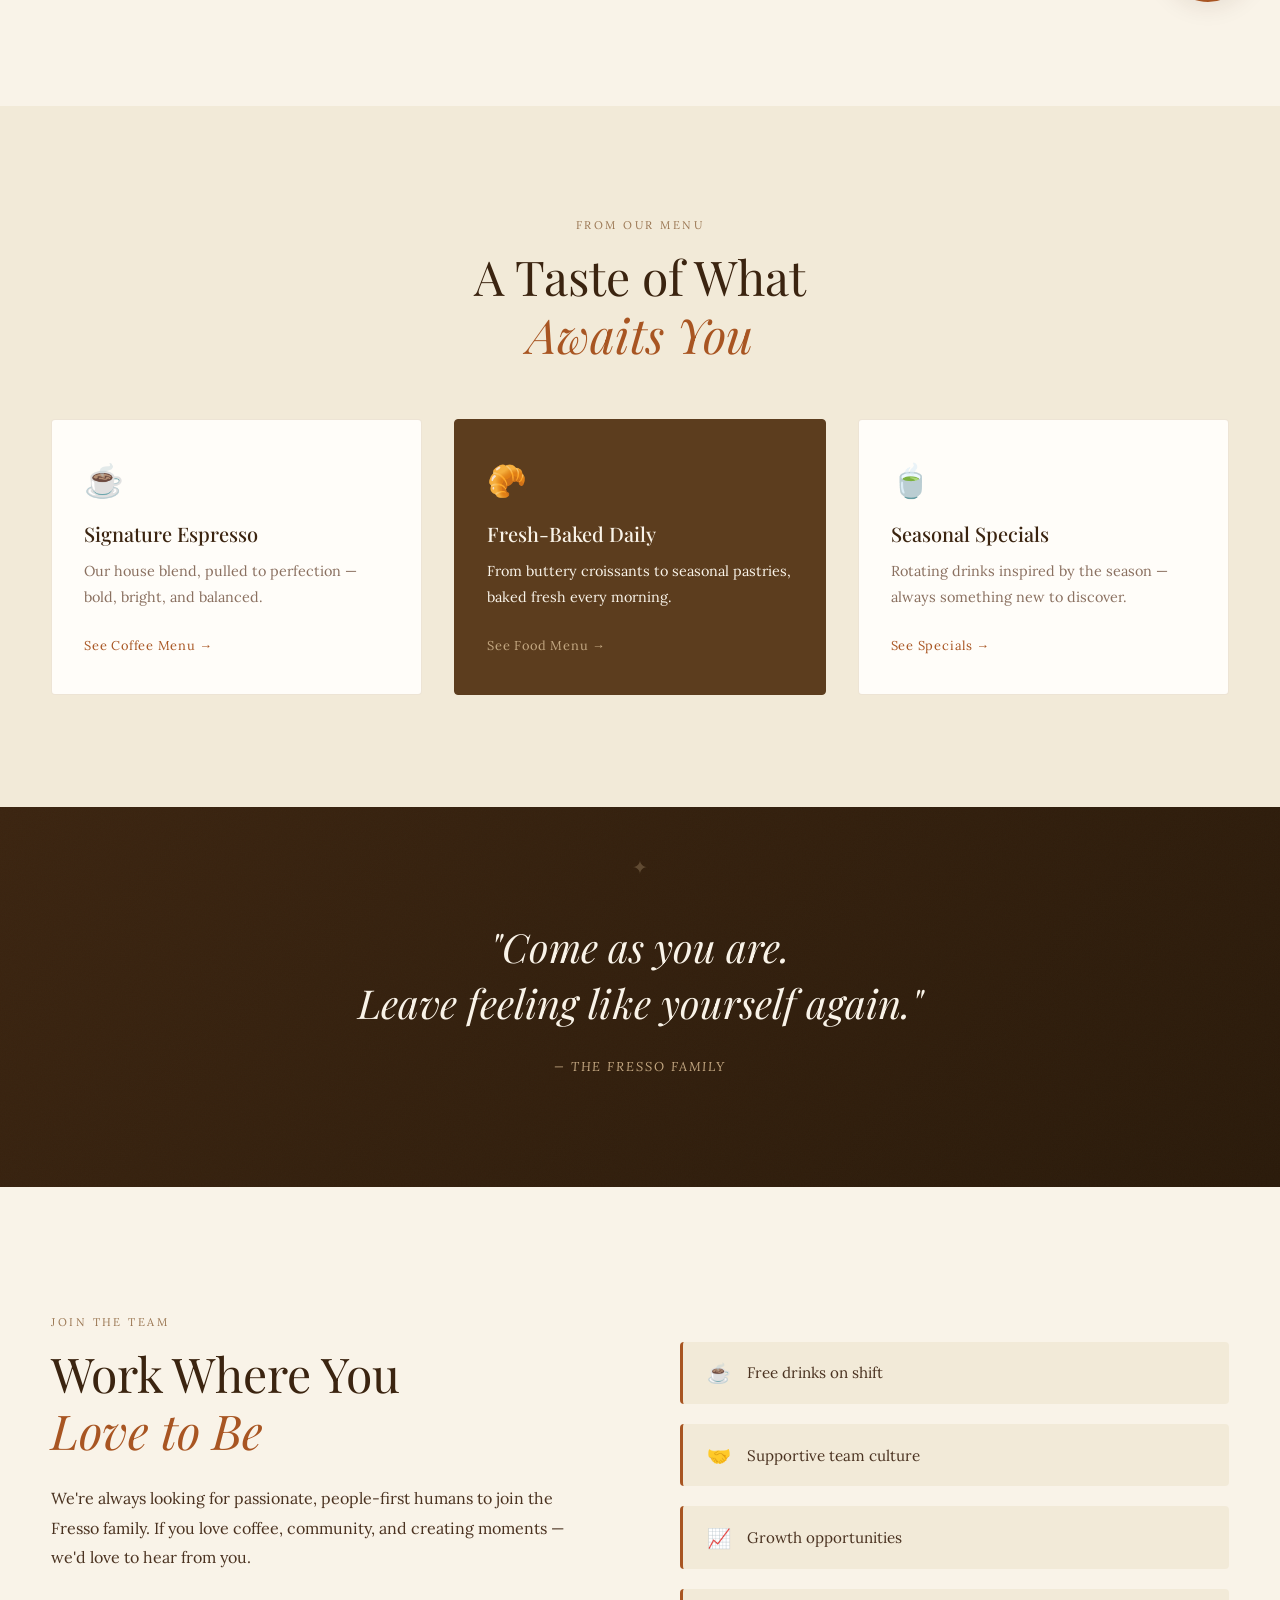
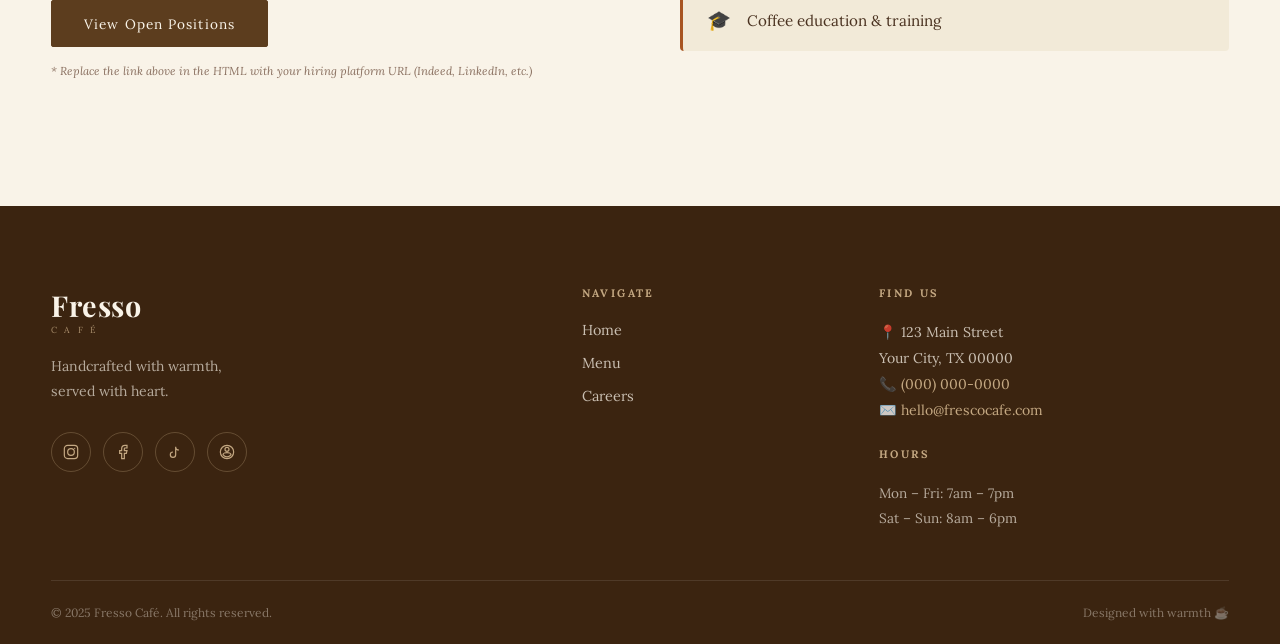
==== commit 90128aea: "update instagram link" ====
--- a/index.html
+++ b/index.html
@@ -170,7 +170,7 @@
         </div>
         <p class="footer-tagline">Handcrafted with warmth,<br/>served with heart.</p>
         <div class="socials">
-          <a href="YOUR_INSTAGRAM_LINK" target="_blank" class="social-btn" aria-label="Instagram">
+          <a href="https://www.instagram.com/fressocafe/" target="_blank" class="social-btn" aria-label="Instagram">
             <svg viewBox="0 0 24 24" fill="none" stroke="currentColor" stroke-width="1.8"><rect x="2" y="2" width="20" height="20" rx="5"/><circle cx="12" cy="12" r="5"/><circle cx="17.5" cy="6.5" r="1" fill="currentColor" stroke="none"/></svg>
           </a>
           <a href="YOUR_FACEBOOK_LINK" target="_blank" class="social-btn" aria-label="Facebook">
--- a/style.css
+++ b/style.css
@@ -852,3 +852,7 @@
   .menu-tabs { gap: 0; }
   .tab-btn { padding: 0.75rem 1rem; font-size: 0.8rem; }
 }
+.logo-wrap img {
+  background: transparent;
+  mix-blend-mode: multiply;
+}
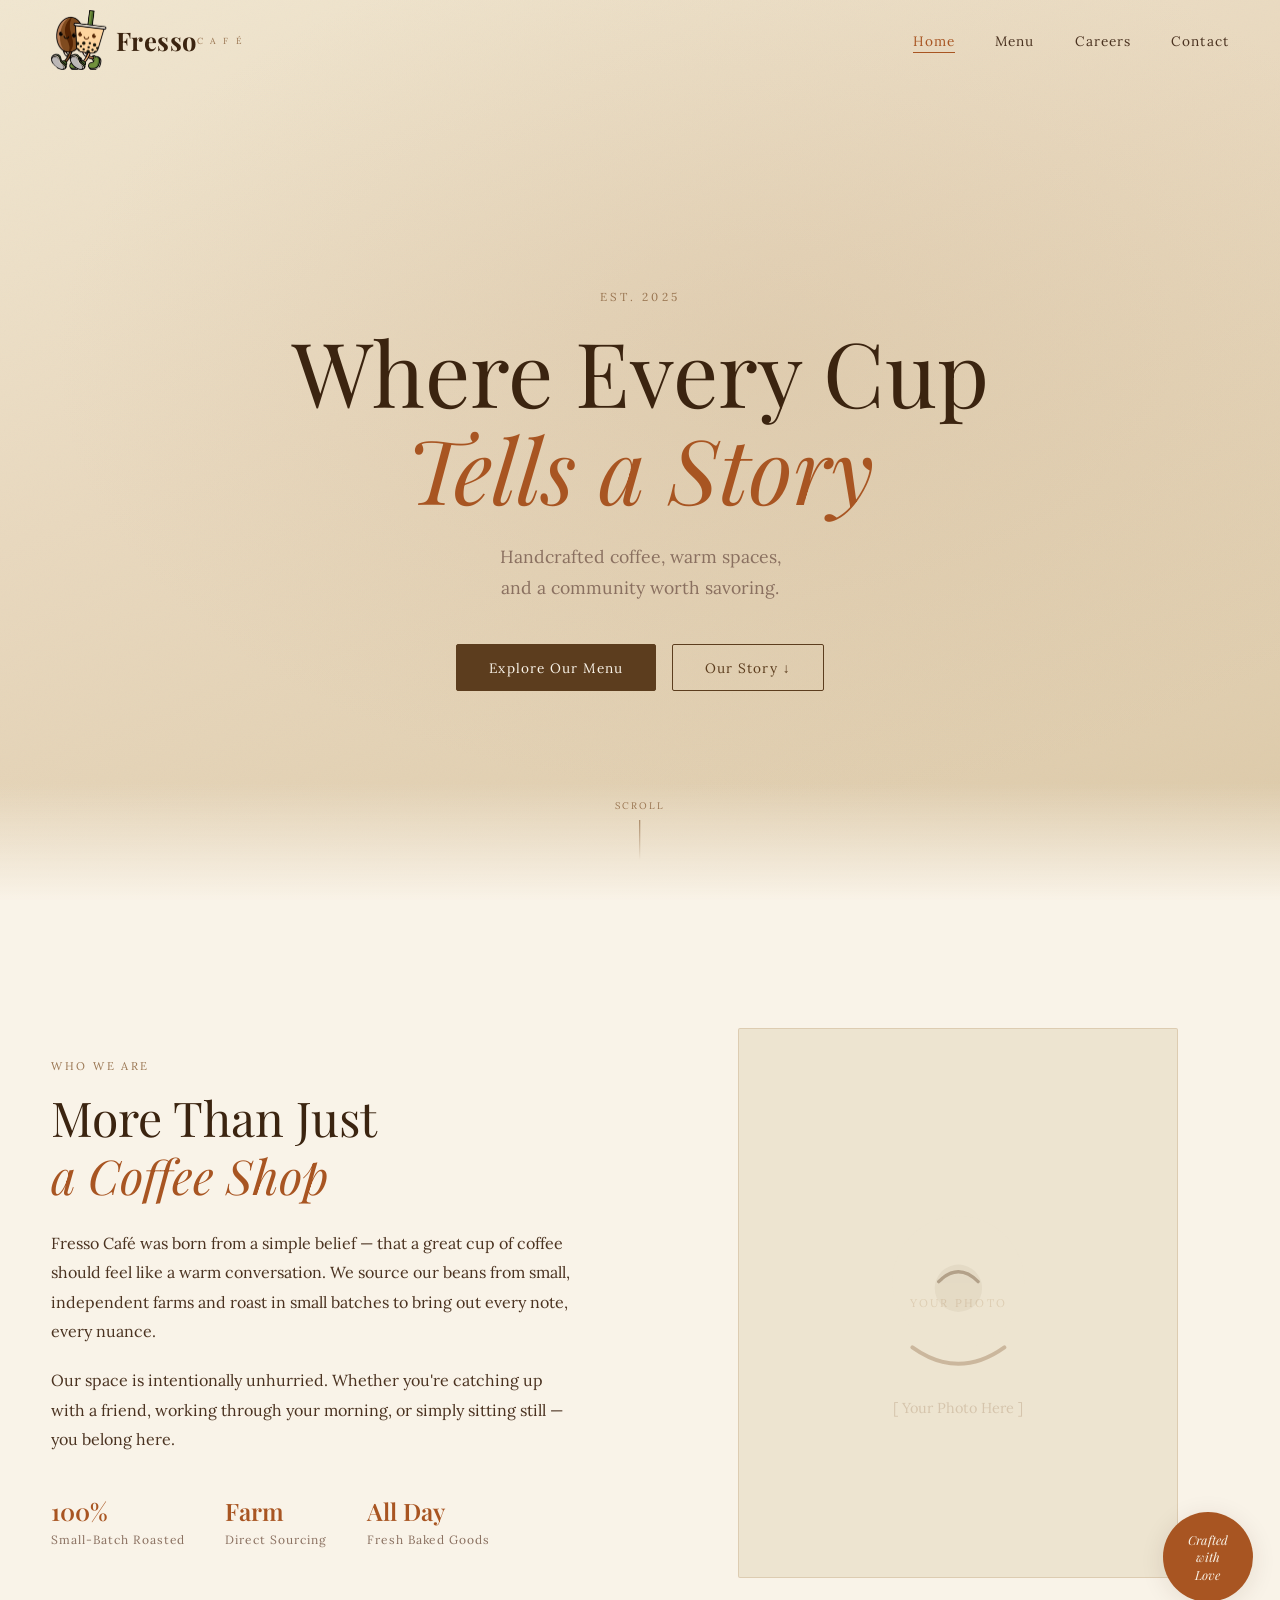
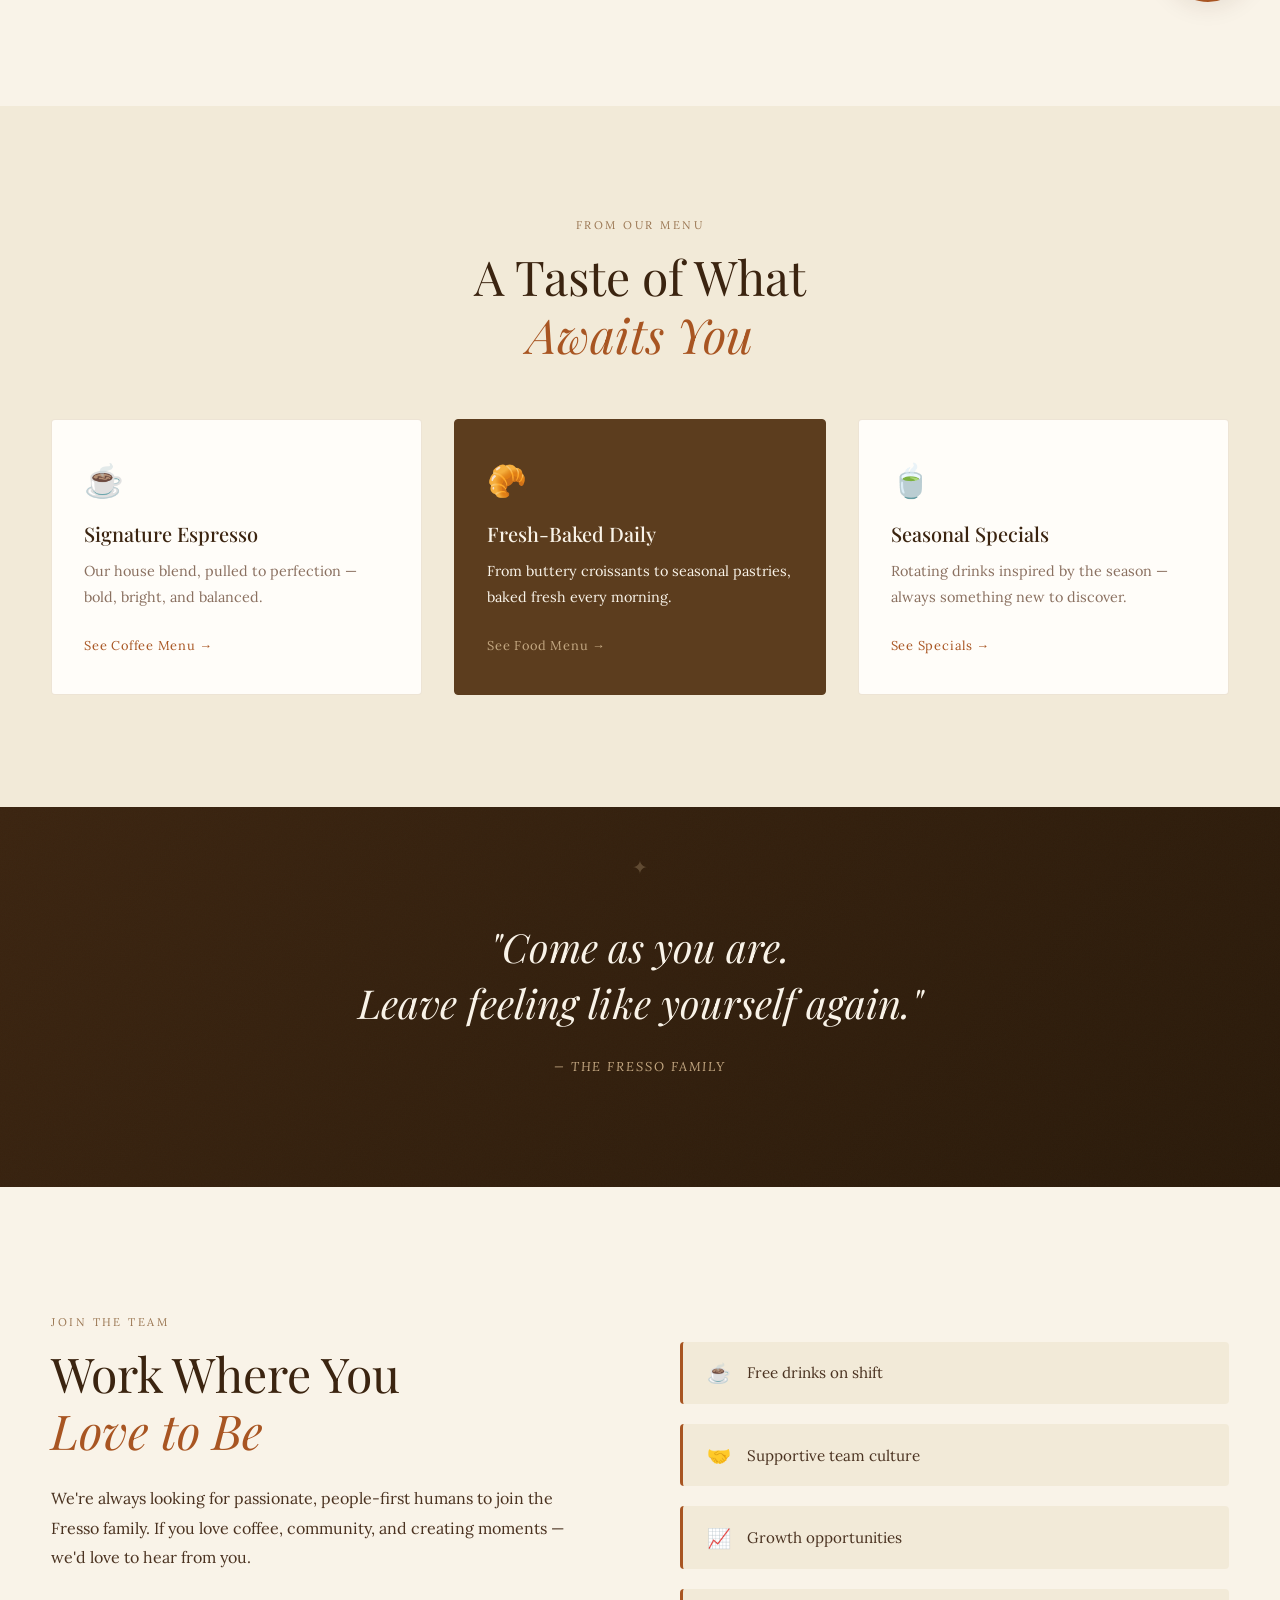
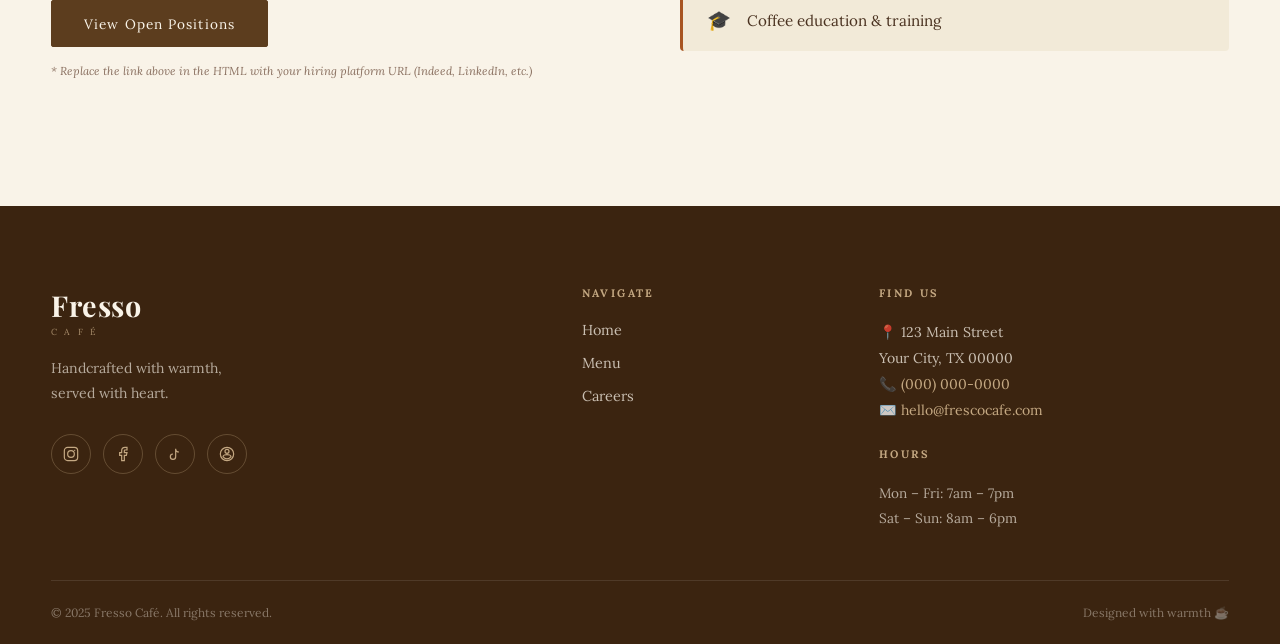
==== commit eedb0d21: "update establish date" ====
--- a/index.html
+++ b/index.html
@@ -42,7 +42,7 @@
   <section class="hero">
     <div class="hero-grain"></div>
     <div class="hero-content">
-      <p class="hero-eyebrow">Est. Since the First Sip</p>
+      <p class="hero-eyebrow">Est. 2025</p>
       <h1 class="hero-title">Where Every Cup<br/><em>Tells a Story</em></h1>
       <p class="hero-subtitle">Handcrafted coffee, warm spaces,<br/>and a community worth savoring.</p>
       <div class="hero-cta-group">
--- a/style.css
+++ b/style.css
@@ -137,10 +137,9 @@
 .logo-wrap { display: flex; align-items: center; }
 .logo-placeholder {
   display: flex;
-  flex-direction: column;
-  align-items: flex-start;
-  line-height: 1;
-  gap: 2px;
+  flex-direction: row;
+  align-items: center;
+  gap: 6px;
 }
 .logo-text {
   font-family: var(--font-display);
@@ -154,7 +153,7 @@
   font-size: 0.55rem;
   letter-spacing: 0.3em;
   color: var(--brown-mid);
-  margin-top: -2px;
+  margin-top: 0;
 }
 .nav-links {
   display: flex;
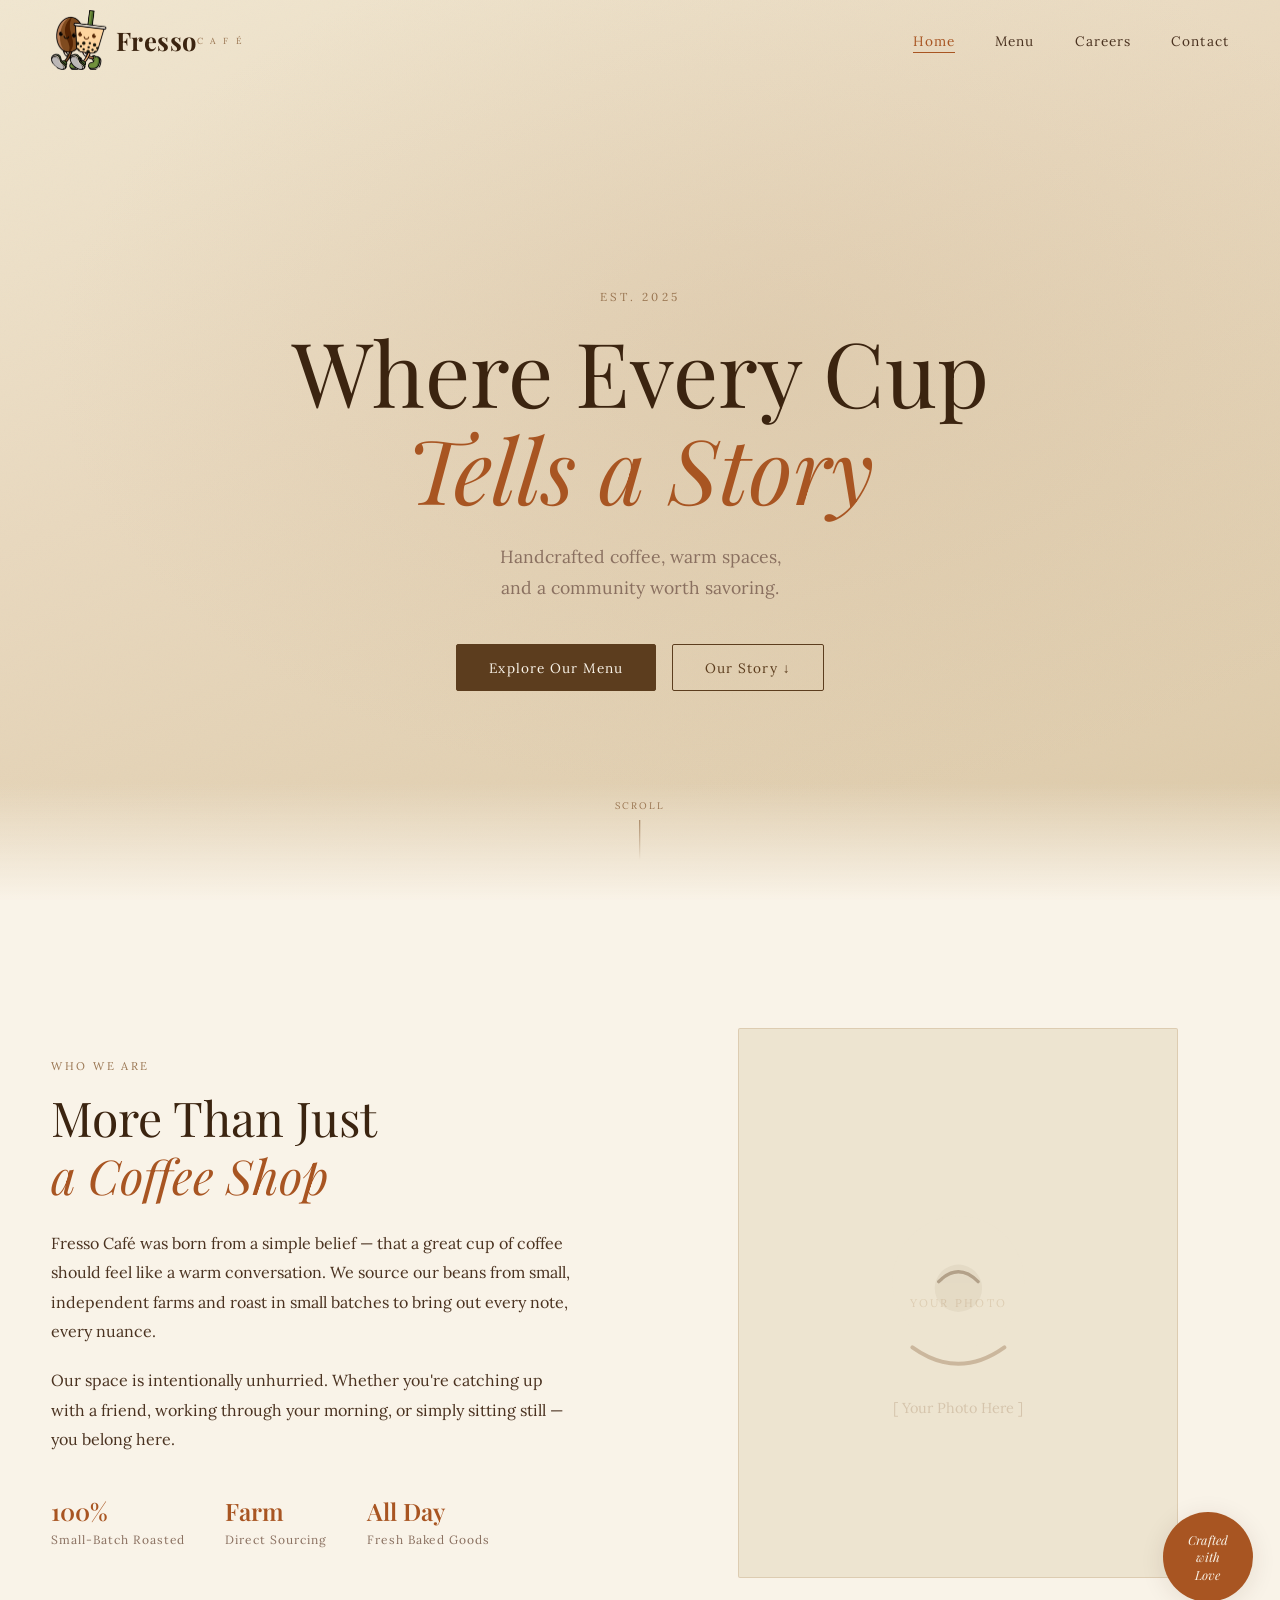
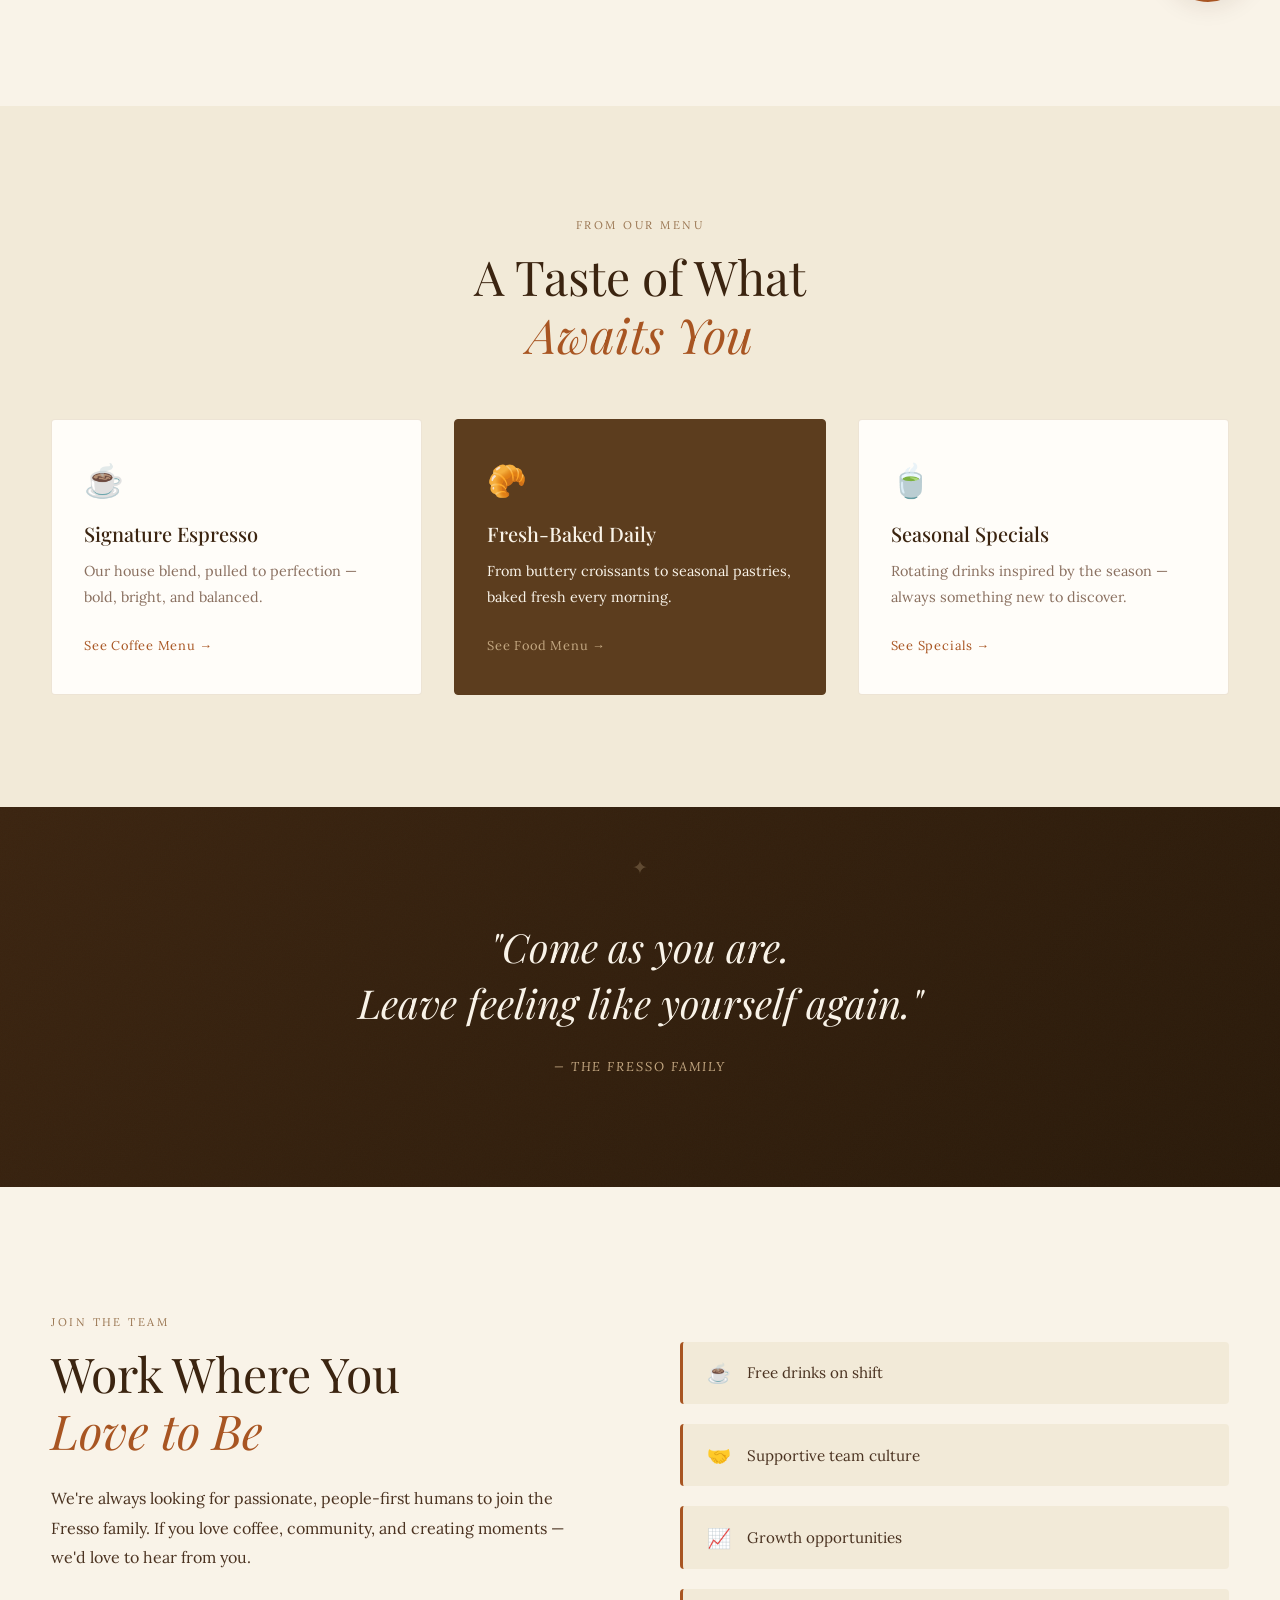
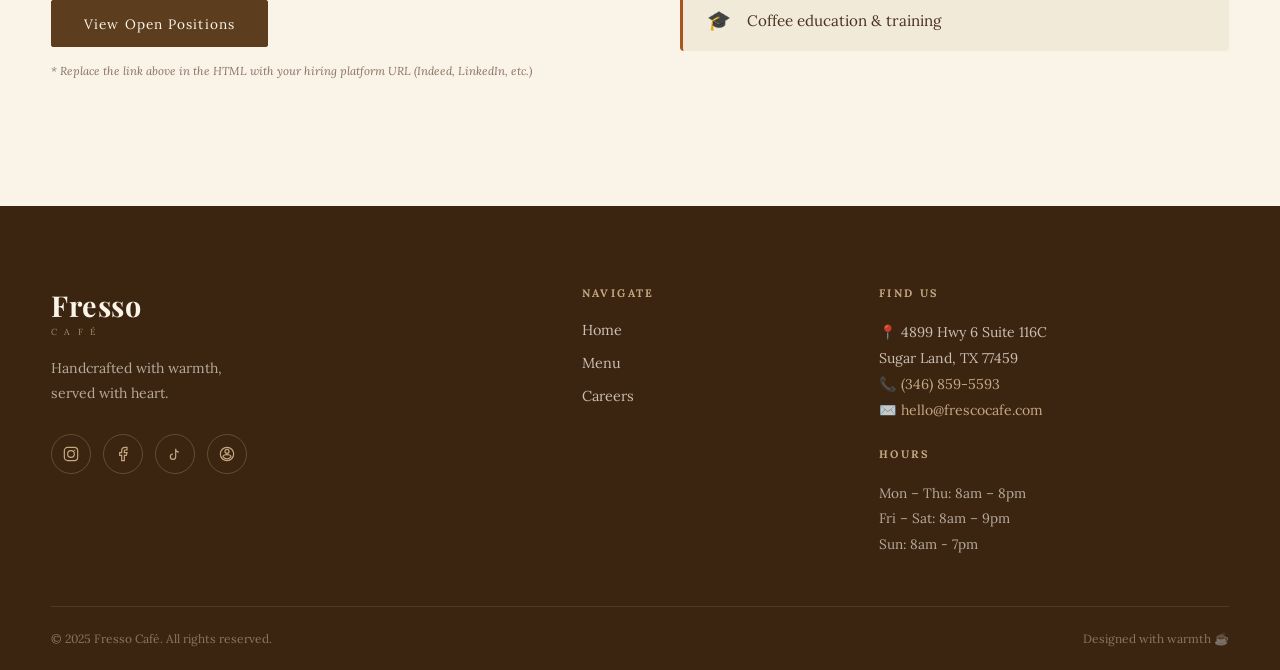
==== commit c06054a4: "update contact info" ====
--- a/index.html
+++ b/index.html
@@ -195,14 +195,15 @@
       <div class="footer-contact">
         <h4>Find Us</h4>
         <address>
-          <p>📍 123 Main Street<br/>Your City, TX 00000</p>
-          <p>📞 <a href="tel:+10000000000">(000) 000-0000</a></p>
+          <p>📍 4899 Hwy 6 Suite 116C<br/>Sugar Land, TX 77459</p>
+          <p>📞 <a href="tel:+13468595593">(346) 859-5593</a></p>
           <p>✉️ <a href="mailto:hello@frescocafe.com">hello@frescocafe.com</a></p>
         </address>
         <div class="hours">
           <h4>Hours</h4>
-          <p>Mon – Fri: 7am – 7pm</p>
-          <p>Sat – Sun: 8am – 6pm</p>
+          <p>Mon – Thu: 8am – 8pm</p>
+          <p>Fri – Sat: 8am – 9pm</p>
+          <p>Sun: 8am - 7pm</p>
         </div>
       </div>
     </div>
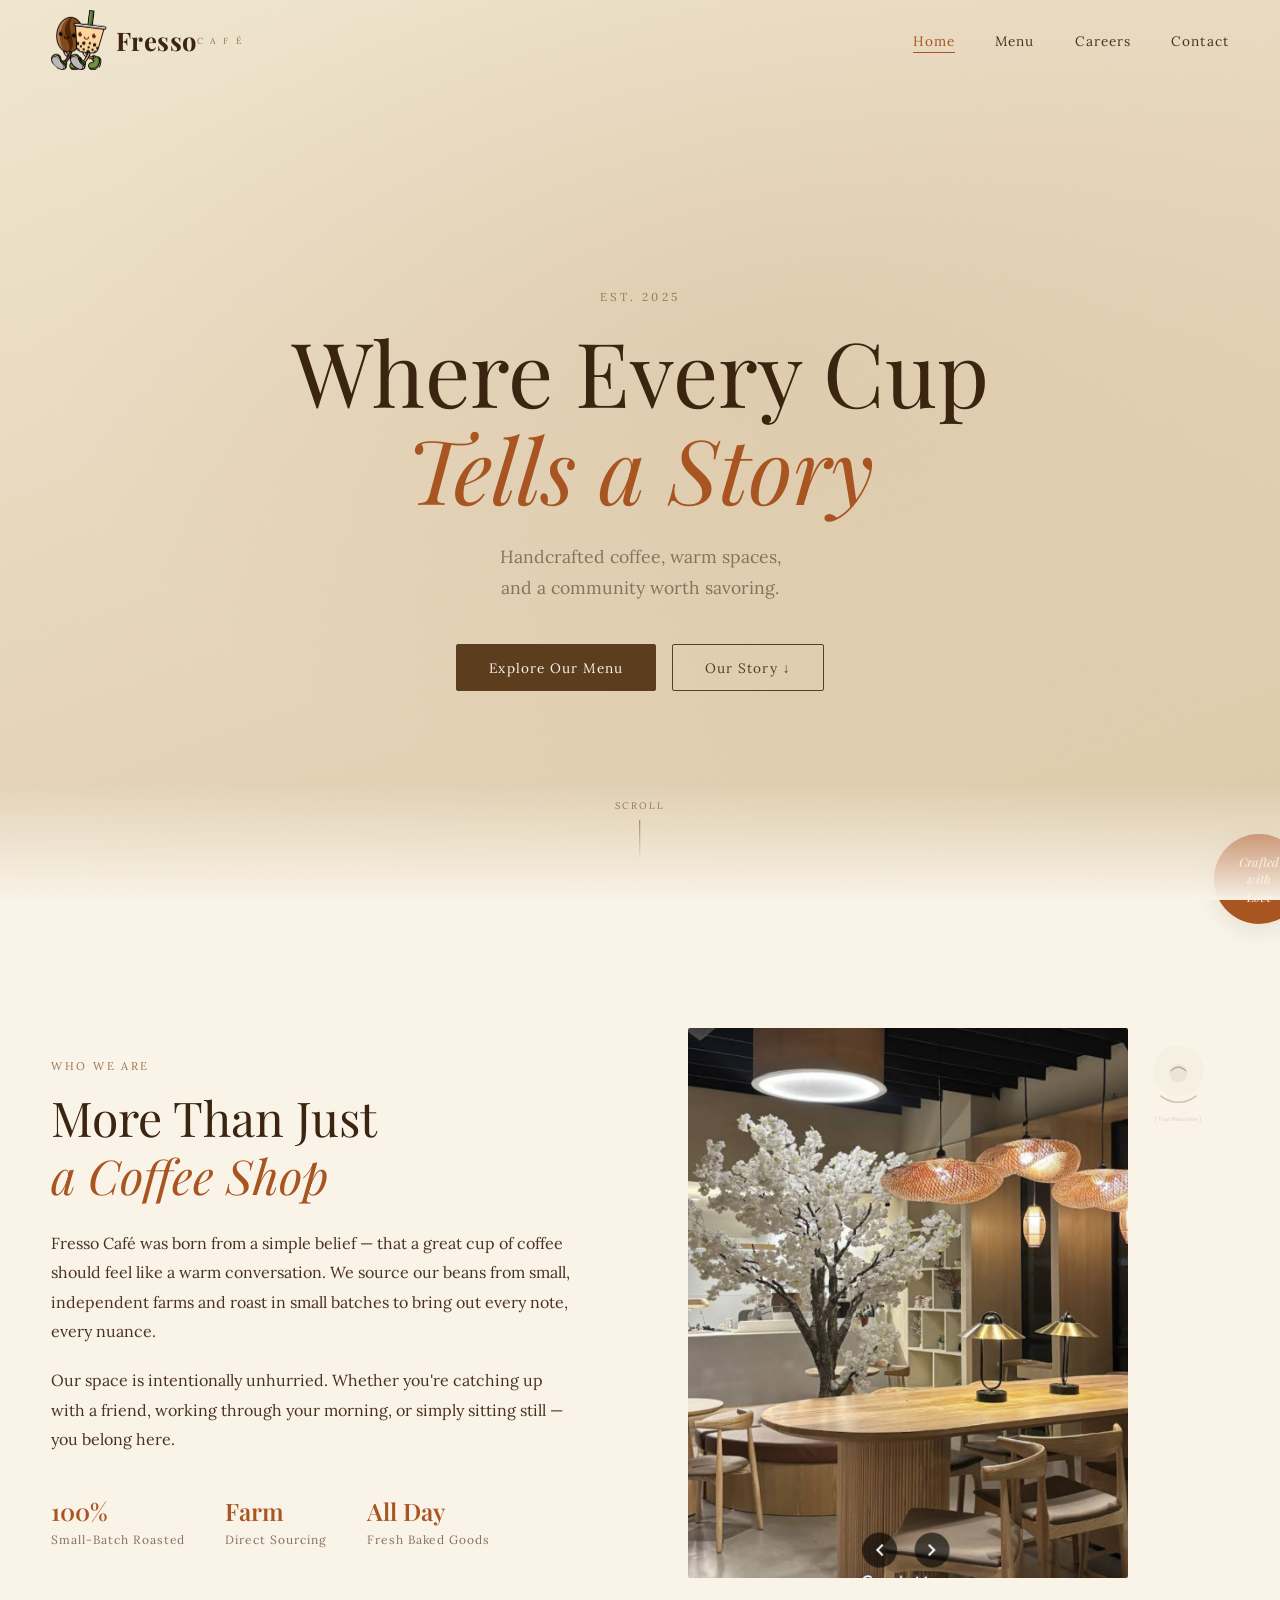
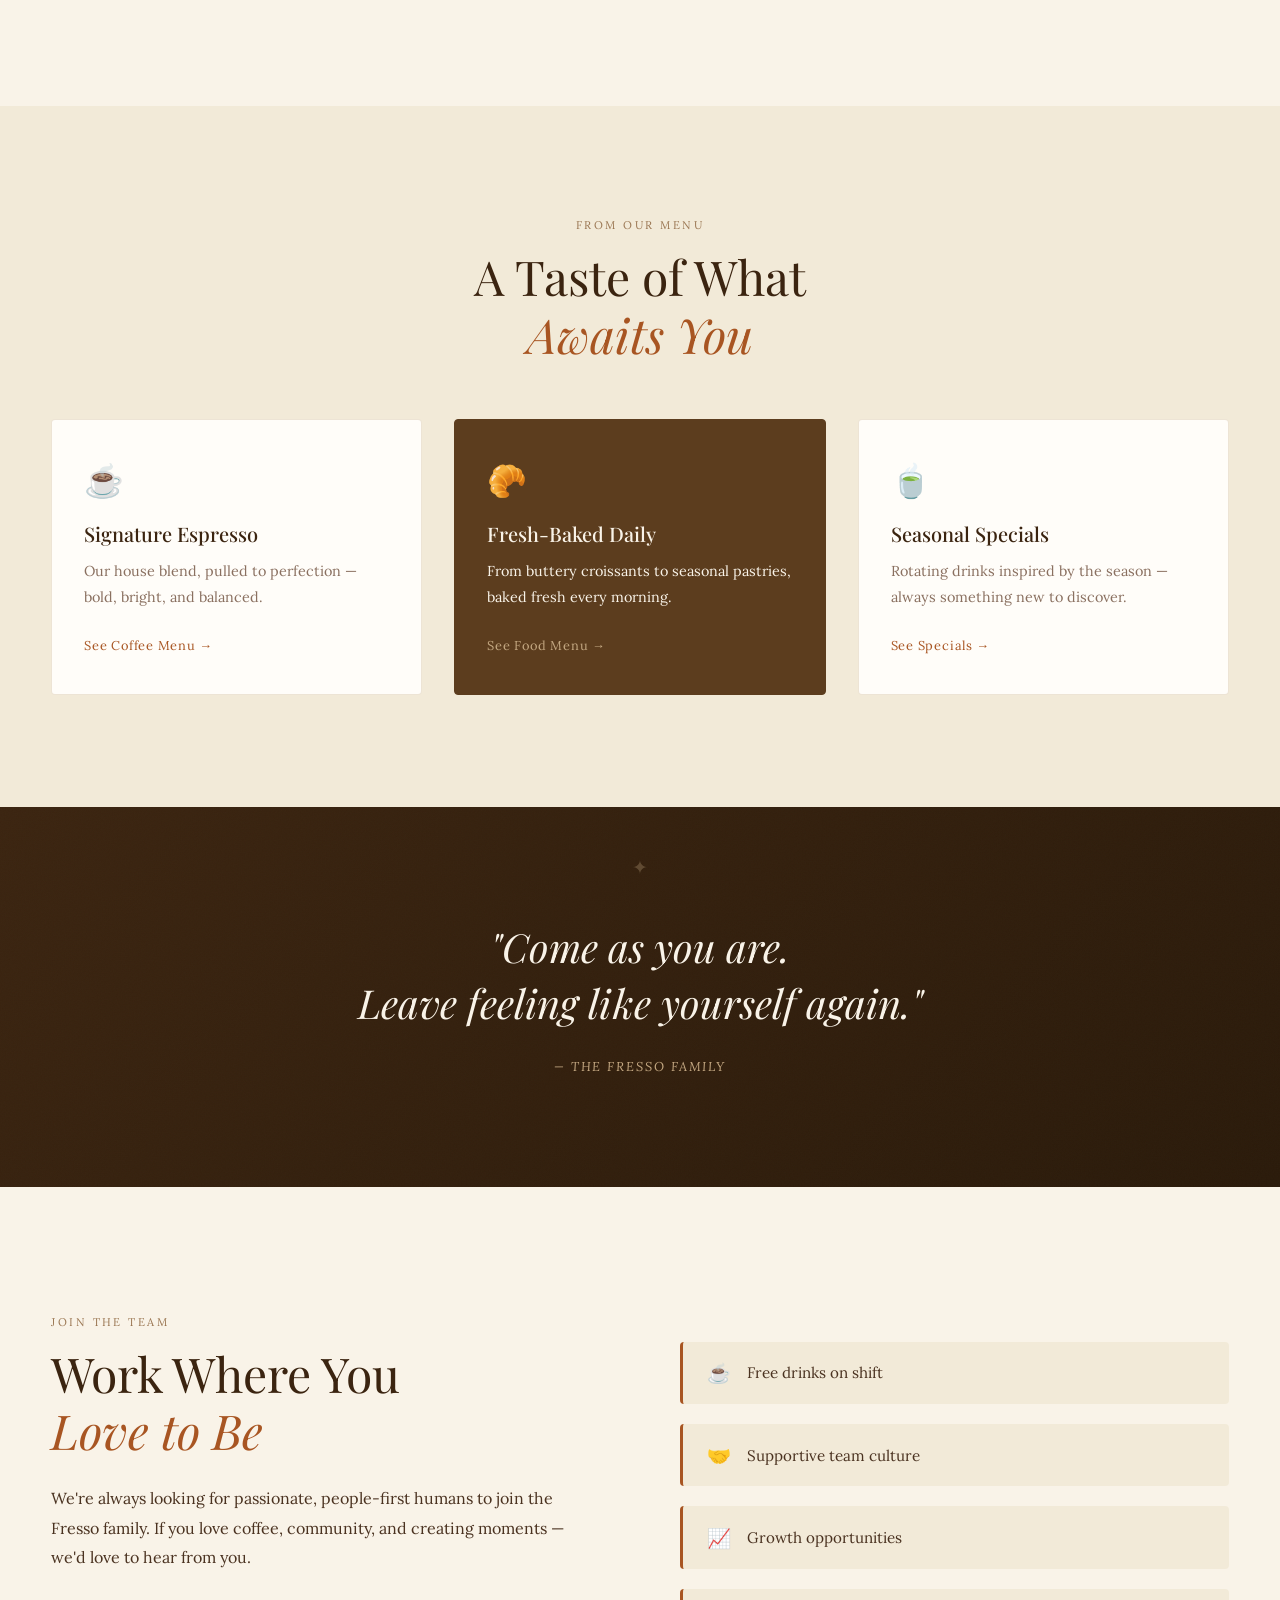
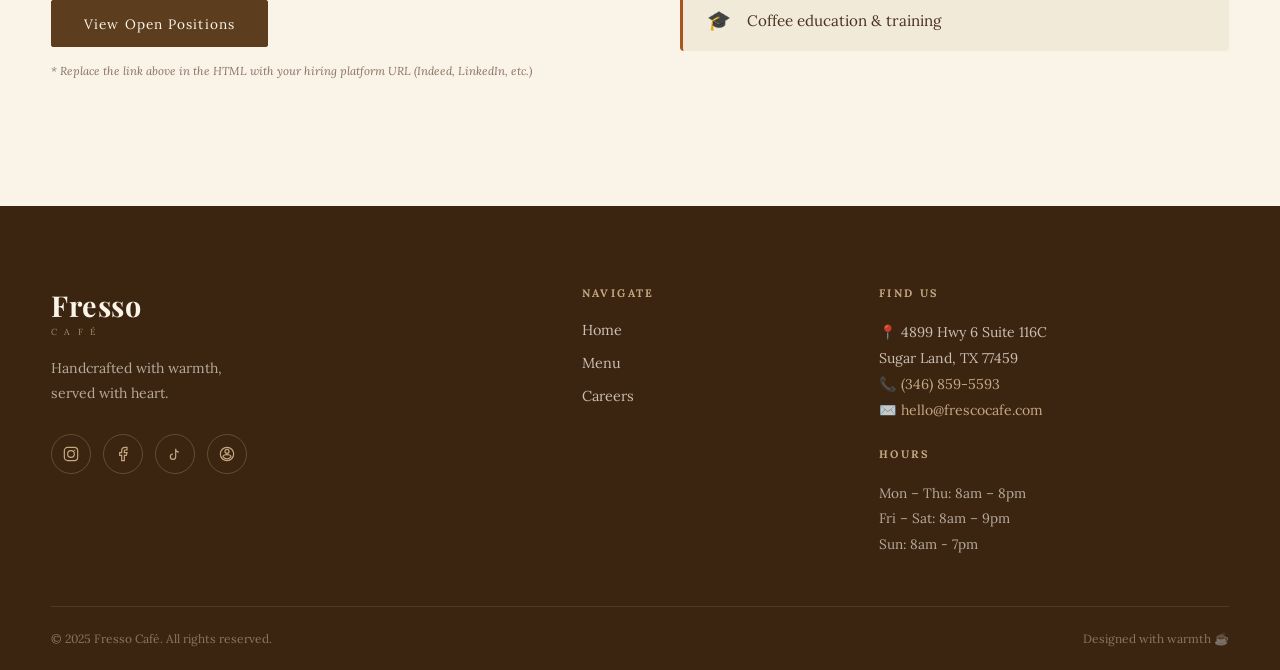
==== commit bd5ec6da: "picture enviro" ====
--- a/index.html
+++ b/index.html
@@ -80,7 +80,7 @@
         </div>
       </div>
       <div class="about-visual">
-        <div class="about-img-placeholder">
+        <img src="environ.png" alt="Fresso Café" style="width:100%; max-width:440px; aspect-ratio:4/5; object-fit:cover; border-radius:2px;" />
           <div class="about-img-inner">
             <svg viewBox="0 0 200 200" fill="none" xmlns="http://www.w3.org/2000/svg">
               <circle cx="100" cy="85" r="50" fill="var(--cream-dark)" opacity="0.6"/>
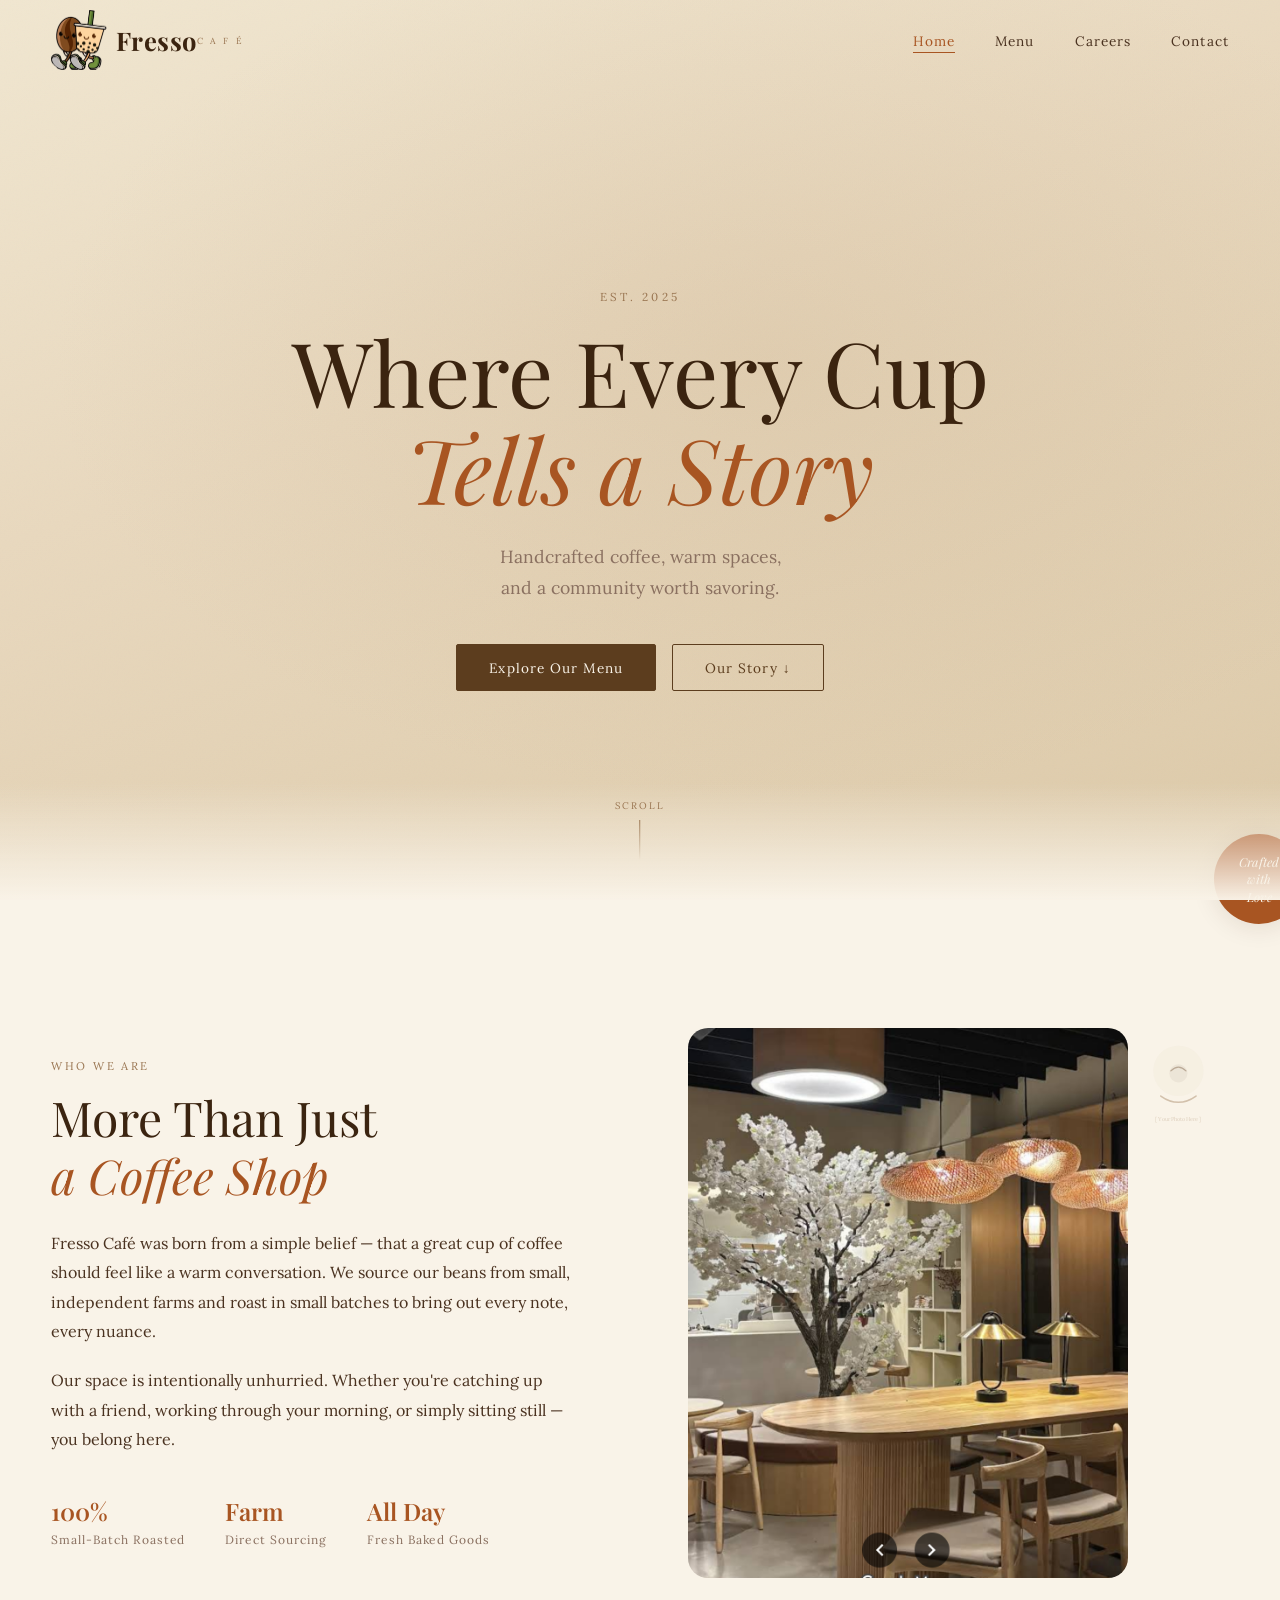
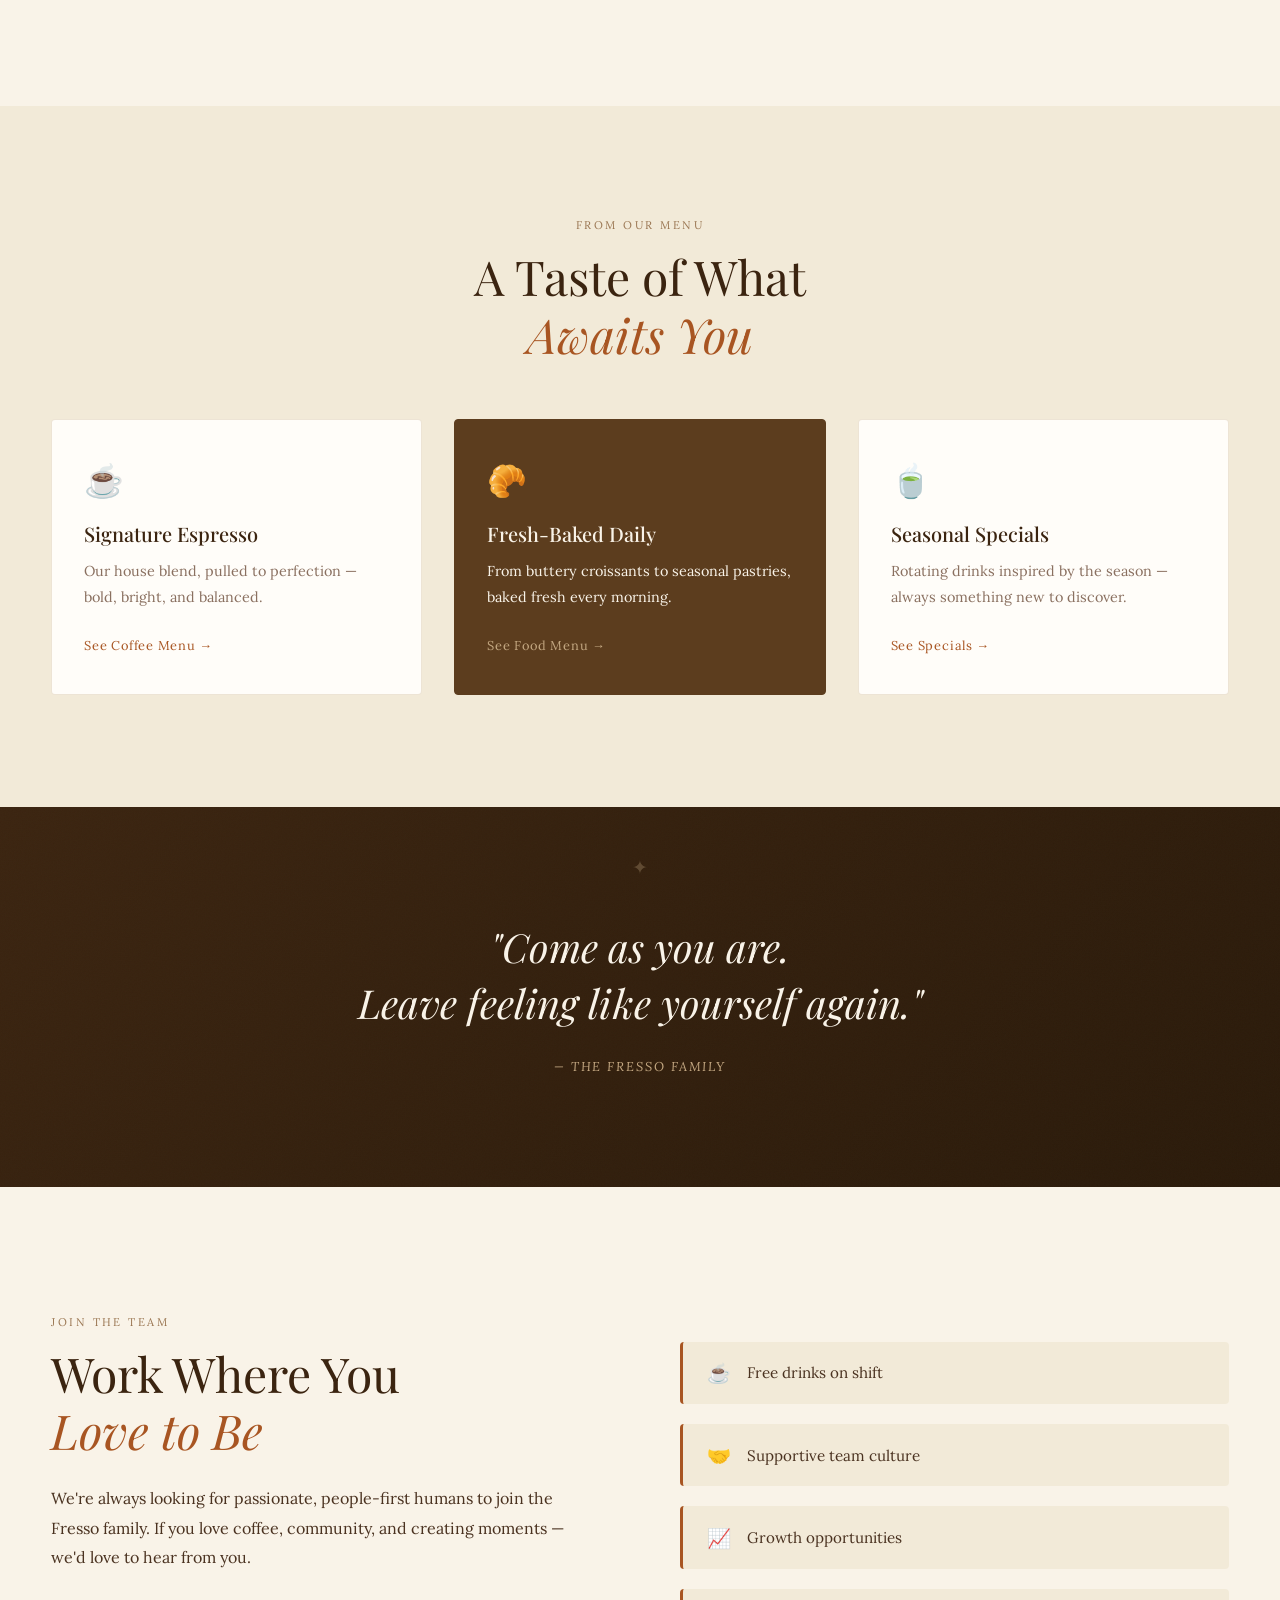
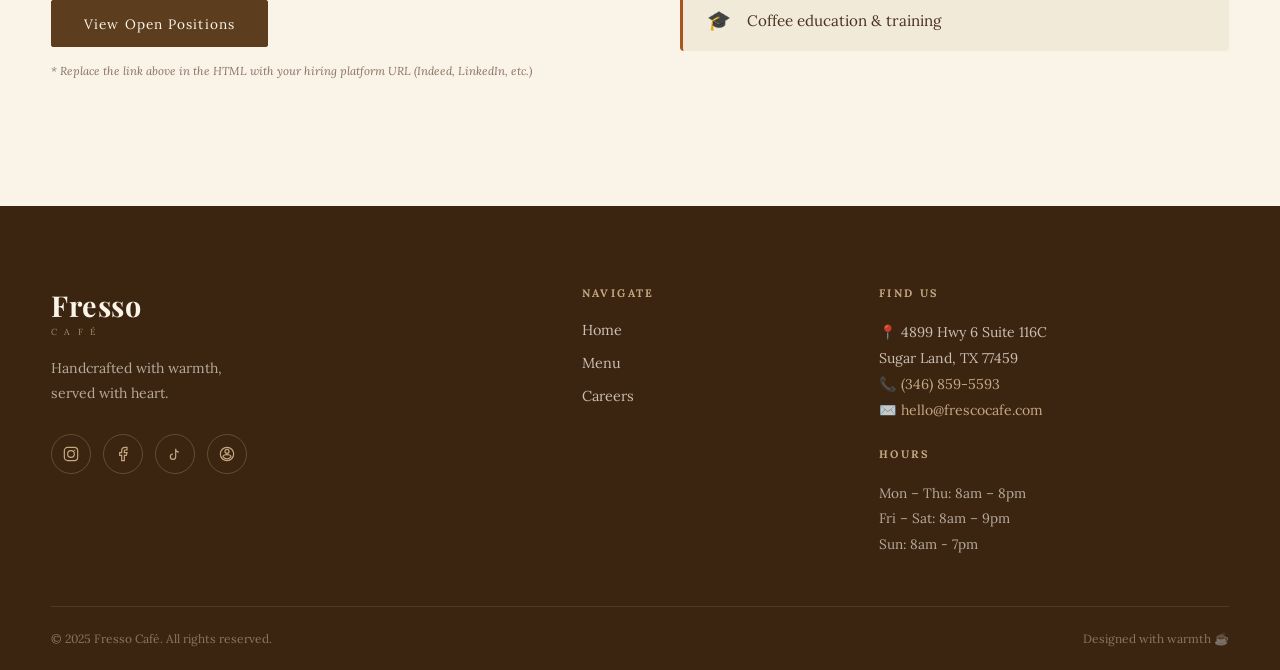
==== commit 7d7c76b5: "picture stuff2" ====
--- a/index.html
+++ b/index.html
@@ -80,7 +80,7 @@
         </div>
       </div>
       <div class="about-visual">
-        <img src="environ.png" alt="Fresso Café" style="width:100%; max-width:440px; aspect-ratio:4/5; object-fit:cover; border-radius:2px;" />
+        <img src="environ.png" alt="Fresso Café" style="width:100%; max-width:440px; aspect-ratio:4/5; object-fit:cover; border-radius:20px;" />
           <div class="about-img-inner">
             <svg viewBox="0 0 200 200" fill="none" xmlns="http://www.w3.org/2000/svg">
               <circle cx="100" cy="85" r="50" fill="var(--cream-dark)" opacity="0.6"/>
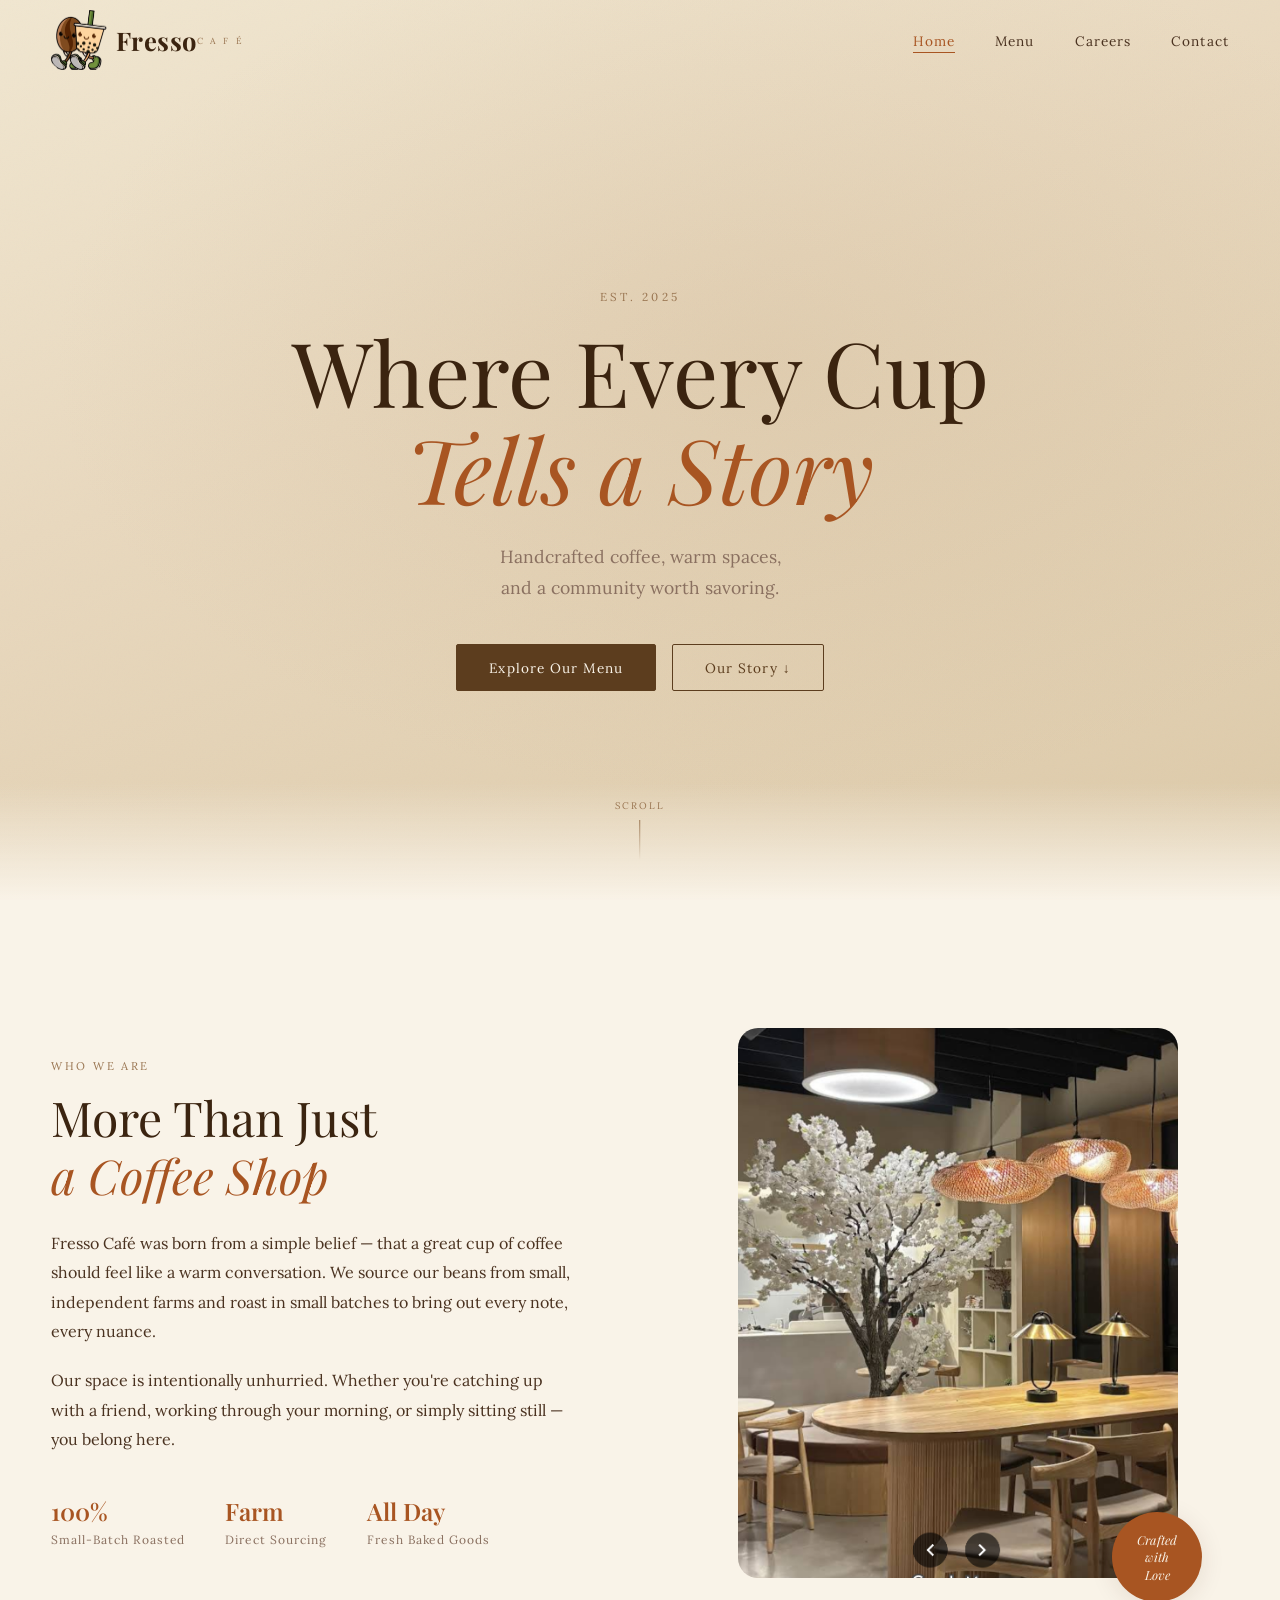
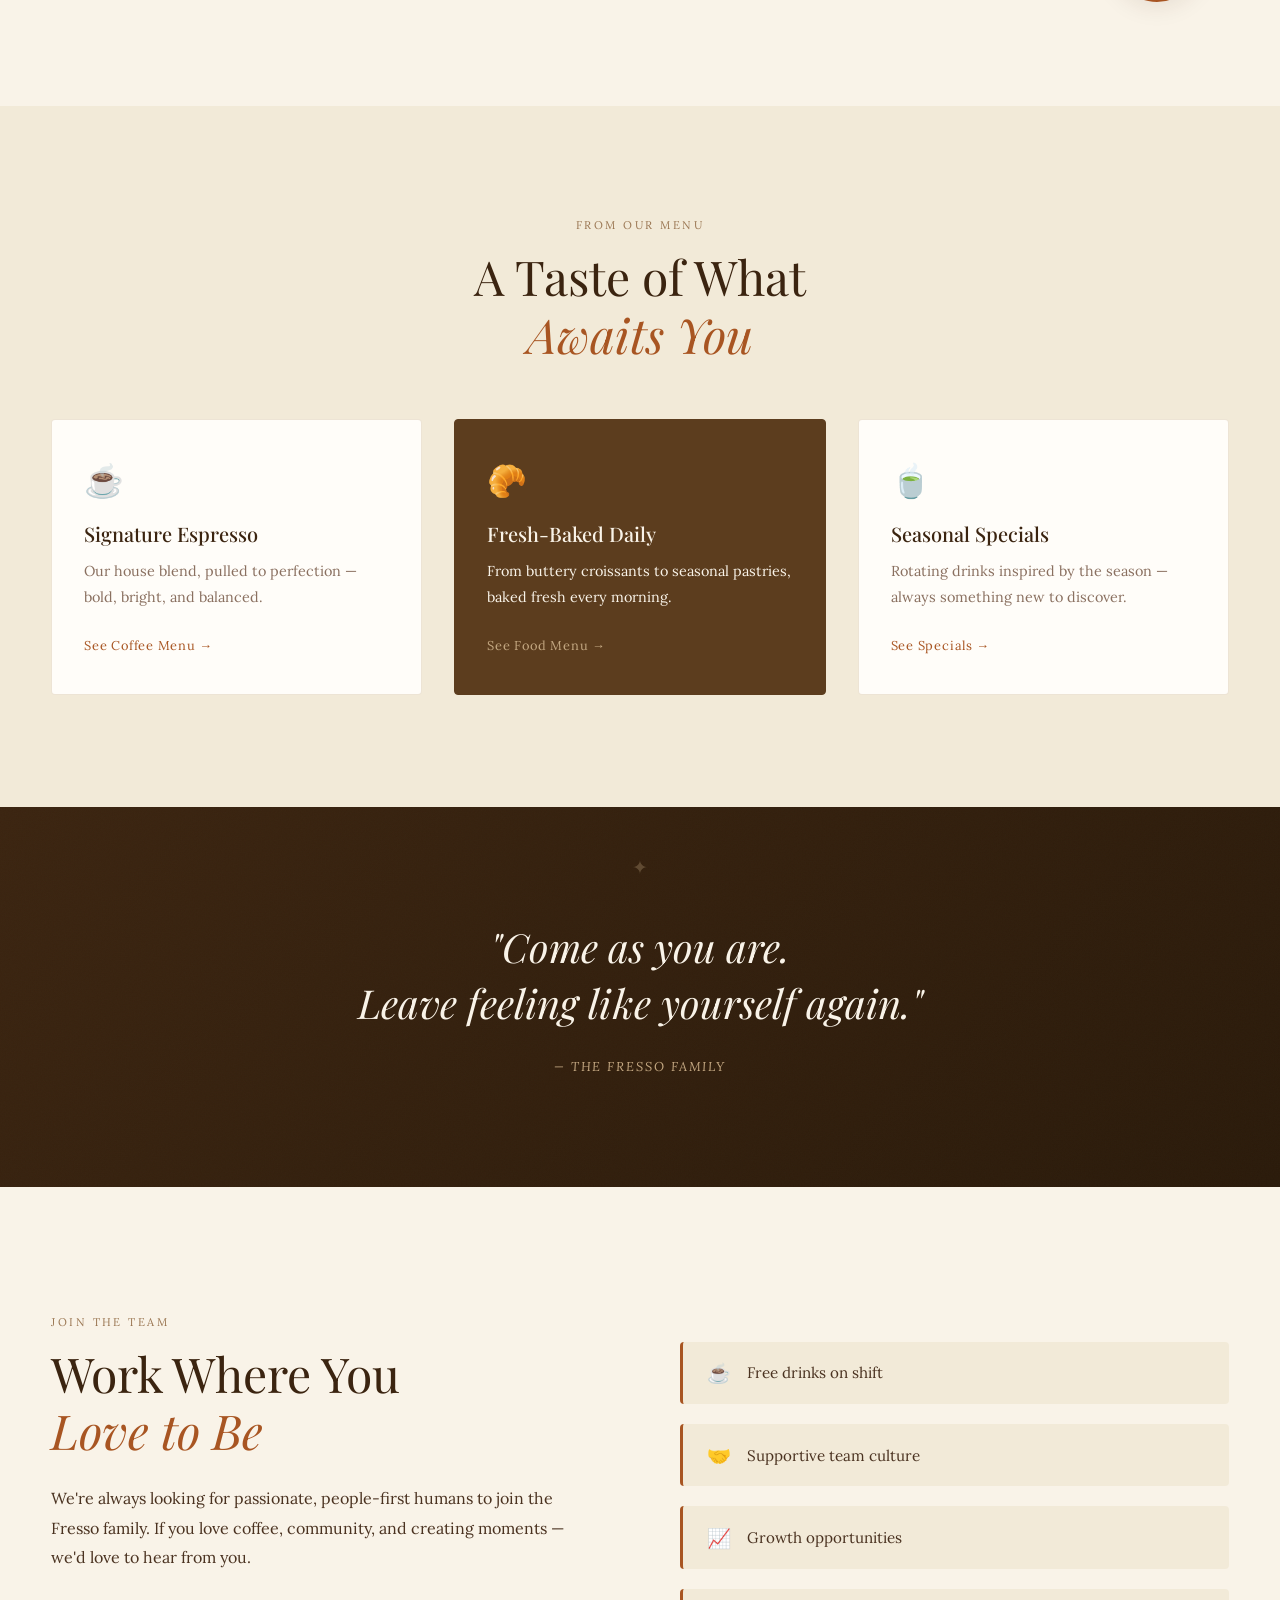
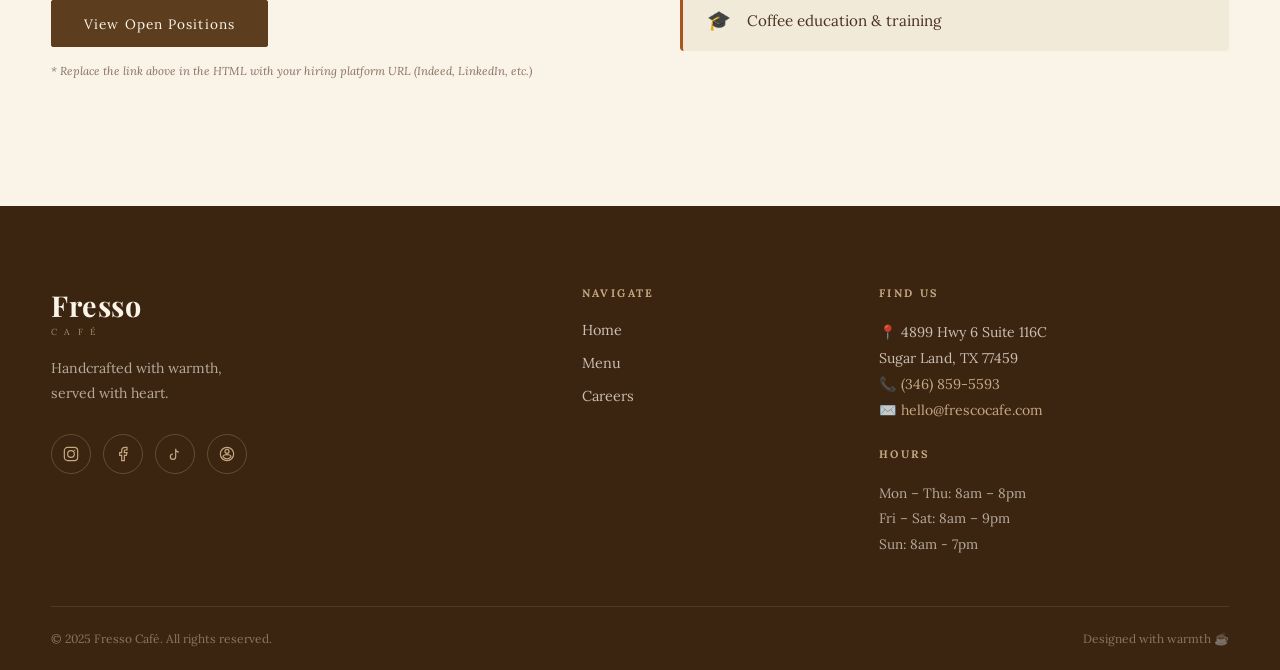
==== commit 1be5e1b6: "delete stuff?" ====
--- a/index.html
+++ b/index.html
@@ -80,24 +80,15 @@
         </div>
       </div>
       <div class="about-visual">
-        <img src="environ.png" alt="Fresso Café" style="width:100%; max-width:440px; aspect-ratio:4/5; object-fit:cover; border-radius:20px;" />
-          <div class="about-img-inner">
-            <svg viewBox="0 0 200 200" fill="none" xmlns="http://www.w3.org/2000/svg">
-              <circle cx="100" cy="85" r="50" fill="var(--cream-dark)" opacity="0.6"/>
-              <path d="M65 135 Q100 160 135 135" stroke="var(--brown-mid)" stroke-width="3" fill="none" stroke-linecap="round"/>
-              <path d="M85 85 Q100 70 115 85" stroke="var(--brown-dark)" stroke-width="2.5" fill="none" stroke-linecap="round"/>
-              <circle cx="100" cy="90" r="18" fill="var(--brown-dark)" opacity="0.15"/>
-              <text x="100" y="185" text-anchor="middle" font-family="Lora" font-size="11" fill="var(--brown-mid)" opacity="0.7">[ Your Photo Here ]</text>
-            </svg>
-          </div>
-        </div>
-        <div class="about-badge">
-          <span>Crafted</span>
-          <span>with</span>
-          <span>Love</span>
-        </div>
-      </div>
-    </div>
+  <div style="position: relative; display: inline-block;">
+    <img src="environ.png" alt="Fresso Café" style="width:100%; max-width:440px; aspect-ratio:4/5; object-fit:cover; border-radius:20px;" />
+    <div class="about-badge">
+      <span>Crafted</span>
+      <span>with</span>
+      <span>Love</span>
+    </div>
+  </div>
+</div>
   </section>
 
   <!-- FEATURED SECTION -->
